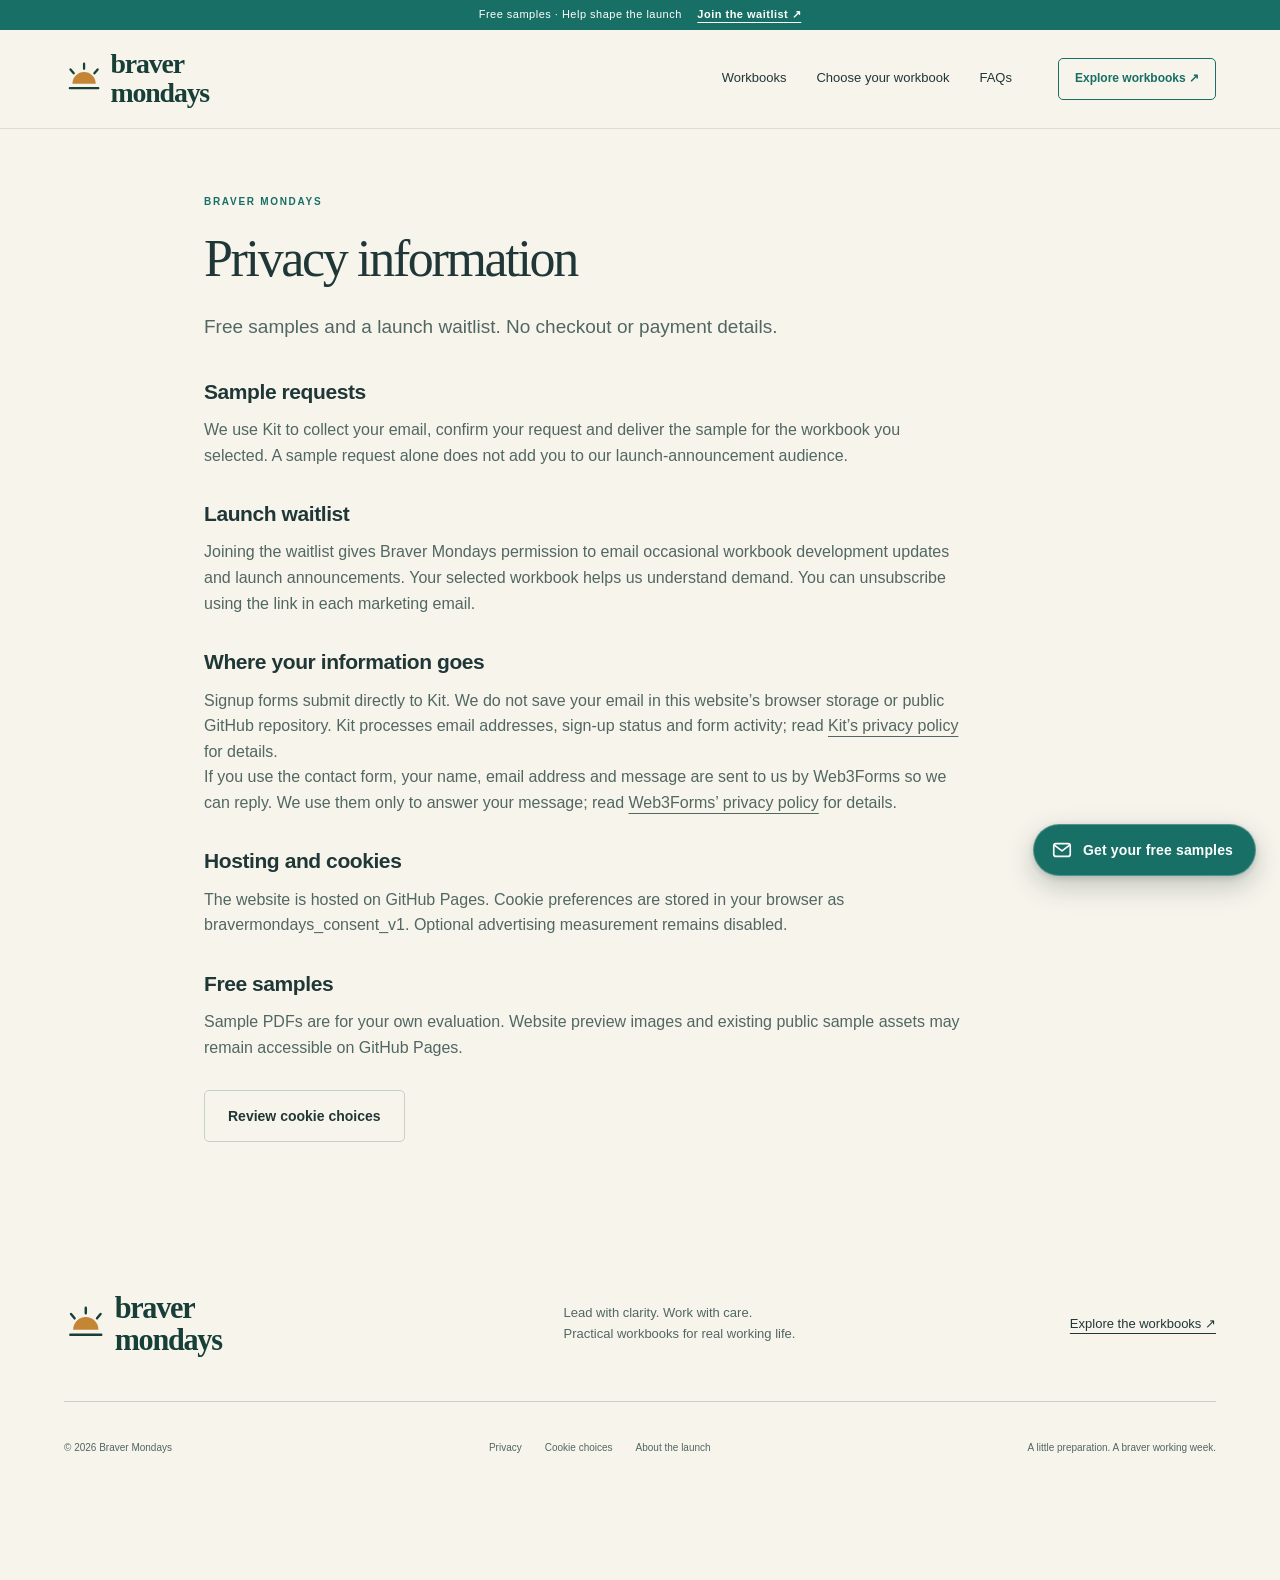
==== privacy/index.html @ 97c6a8ca "Make the home page lighter and more visual - Workbook cards: image, title, one line, 'Get 3 free sam" ====
<!doctype html><html lang="en"><head><meta charset="utf-8"><meta name="viewport" content="width=device-width, initial-scale=1"><title>Privacy information | Braver Mondays</title><meta name="description" content="Privacy information for the Braver Mondays workbook preview."><meta name="theme-color" content="#176f65"><link rel="canonical" href="https://bravermondays.com/privacy/"><meta property="og:type" content="website"><meta property="og:title" content="Privacy information"><meta property="og:description" content="Privacy information for the Braver Mondays workbook preview."><meta property="og:image" content="https://bravermondays.com/assets/conversation-hero.webp"><meta property="og:url" content="https://bravermondays.com/privacy/"><link rel="icon" href="/assets/braver-mondays-mark.svg" type="image/svg+xml"><link rel="stylesheet" href="/styles.css?v=visual-home-1"><script src="/app.js?v=visual-home-1" defer></script></head>
<body data-page="legal" data-product-id="difficult-conversations"><script type="application/json" id="sample-data">[{"image": "/assets/workbook-04.webp", "title": "1 of 3 \u00b7 Separate facts from assumptions", "alt": "Separate facts from assumptions"}, {"image": "/assets/workbook-08.webp", "title": "2 of 3 \u00b7 Build your opening in four parts", "alt": "Build your opening in four parts"}, {"image": "/assets/workbook-15.webp", "title": "3 of 3 \u00b7 Your one-page conversation plan", "alt": "Your one-page conversation plan"}]</script><a class="skip-link" href="#main">Skip to content</a><div class="review-banner">Free samples · Help shape the launch <a href="/#launch-list">Join the waitlist ↗︎</a></div><header class="site-header"><div class="nav-wrap"><a class="brand" href="/" aria-label="Braver Mondays home"><img src="/assets/braver-mondays-logo.svg" alt="Braver Mondays" width="320" height="104"></a><nav aria-label="Main navigation"><a href="/workbooks/" >Workbooks</a><a href="/#choose">Choose your workbook</a><a href="/#faq">FAQs</a></nav><a class="button nav-cta" href="/workbooks/">Explore workbooks ↗︎</a><details class="mobile-menu"><summary>Menu <span aria-hidden="true">＋</span></summary><nav aria-label="Mobile navigation"><a href="/workbooks/">All workbooks</a><a href="/#choose">Compare the workbooks</a><a href="/#look-inside">See examples &amp; samples</a><a href="/#faq">Questions &amp; answers</a></nav></details></div></header>
<main id="main"><section class="legal-section section-pad"><p class="eyebrow">BRAVER MONDAYS</p><h1>Privacy information</h1><p class="legal-intro">Free samples and a launch waitlist. No checkout or payment details.</p><h2>Sample requests</h2><p>We use Kit to collect your email, confirm your request and deliver the sample for the workbook you selected. A sample request alone does not add you to our launch-announcement audience.</p><h2>Launch waitlist</h2><p>Joining the waitlist gives Braver Mondays permission to email occasional workbook development updates and launch announcements. Your selected workbook helps us understand demand. You can unsubscribe using the link in each marketing email.</p><h2>Where your information goes</h2><p>Signup forms submit directly to Kit. We do not save your email in this website’s browser storage or public GitHub repository. Kit processes email addresses, sign-up status and form activity; read <a href="https://kit.com/privacy">Kit’s privacy policy</a> for details.</p><p>If you use the contact form, your name, email address and message are sent to us by Web3Forms so we can reply. We use them only to answer your message; read <a href="https://web3forms.com/privacy">Web3Forms’ privacy policy</a> for details.</p><h2>Hosting and cookies</h2><p>The website is hosted on GitHub Pages. Cookie preferences are stored in your browser as bravermondays_consent_v1. Optional advertising measurement remains disabled.</p><h2>Free samples</h2><p>Sample PDFs are for your own evaluation. Website preview images and existing public sample assets may remain accessible on GitHub Pages.</p><button class="button secondary" data-cookie-settings>Review cookie choices</button></section></main><footer><div class="footer-top"><a class="brand" href="/" aria-label="Braver Mondays home"><img src="/assets/braver-mondays-logo.svg" alt="Braver Mondays" width="320" height="104"></a><p>Lead with clarity. Work with care.<br>Practical workbooks for real working life.</p><a href="/workbooks/">Explore the workbooks <span aria-hidden="true">↗︎</span></a></div><div class="footer-bottom"><span>© 2026 Braver Mondays</span><div><button class="text-button" data-contact hidden>Contact us</button><a href="/privacy/">Privacy</a><button class="text-button" data-cookie-settings>Cookie choices</button><a href="/terms/">About the launch</a></div><span>A little preparation. A braver working week.</span></div></footer><button type="button" class="sample-fab" data-email-sample="choose" aria-haspopup="dialog"><svg viewBox="0 0 24 24" fill="none" aria-hidden="true"><rect x="3" y="5" width="18" height="14" rx="2.5" stroke="currentColor" stroke-width="1.8"/><path d="m4 7 8 6 8-6" stroke="currentColor" stroke-width="1.8" stroke-linecap="round" stroke-linejoin="round"/></svg><span>Get your free samples</span></button>

<dialog id="sample-dialog" class="sample-dialog" aria-labelledby="sample-title"><div class="sample-head"><div><p class="eyebrow">A REAL LOOK INSIDE</p><h2 id="sample-title">Try the approach for yourself.</h2></div><button class="dialog-close" data-close aria-label="Close sample viewer">×</button></div><div class="sample-controls"><button class="icon-button" id="sample-prev" aria-label="Previous sample">←</button><p id="sample-caption" aria-live="polite"></p><button class="icon-button" id="sample-next" aria-label="Next sample">→</button></div><img id="sample-image" src="/assets/workbook-04.webp" alt="Separate facts from assumptions" width="1200" height="849"><div class="sample-foot"><p>Get 3 free samples by email.</p><button class="text-button" data-email-sample="difficult-conversations">Get 3 free samples by email ↗︎</button></div></dialog>
<dialog id="cookie-dialog" aria-labelledby="cookie-title"><button class="dialog-close" data-close aria-label="Close cookie choices">×</button><p class="eyebrow">YOUR CHOICE</p><h2 id="cookie-title">Keep your visit comfortable.</h2><p id="cookie-explanation">Advertising tracking is not active in this preview. Your choice is saved on this device.</p><p class="small">This review version runs locally. See our privacy information for details.</p><div class="cookie-actions"><button class="button secondary" data-consent="denied">Essential only</button><button class="button primary" data-consent="granted">Allow optional measurement</button></div></dialog>
<div id="cookie-banner" class="cookie-banner" hidden><p>May we use optional advertising measurement to understand which workbooks people find useful? <a href="/privacy/">Privacy details</a></p><div><button class="button secondary" data-consent="denied">Essential only</button><button class="button primary" data-consent="granted">Allow measurement</button></div></div>
<noscript><p class="noscript">Please enable JavaScript to request a free sample or join the launch waitlist. No payment is collected.</p></noscript><dialog id="email-dialog" class="signup-dialog" aria-labelledby="email-title"><button class="dialog-close" data-close aria-label="Close email signup">×</button><p class="eyebrow" id="email-eyebrow">FREE SAMPLES</p><h2 id="email-title" tabindex="-1">Get 3 free samples by email.</h2><p id="email-workshop" class="signup-intro"></p><div id="sample-summary" class="sample-summary" hidden><img id="sample-summary-img" src="/assets/workbook-01.webp" alt="" width="1200" height="849"><div><strong id="sample-summary-title"></strong><span>3 free samples from the workbook · PDF</span></div></div><ul id="waitlist-points" class="workbook-points" hidden><li>Practical exercises you complete for your own situation</li><li>Worked examples that show what good looks like</li><li>A one-page plan you can act on straight away</li></ul><form id="demand-form" method="post"><fieldset id="sample-field" class="sample-field" hidden disabled><legend>Which workbook would you like to try?</legend><div class="sample-choices"><label class="sample-choice"><img src="/assets/workbook-01.webp" alt="" width="1200" height="849" loading="lazy"><span class="choice-line"><input type="radio" name="sample_choice" value="difficult-conversations" required><span>Prepare your next difficult conversation</span></span></label><label class="sample-choice"><img src="/assets/workweek-01.webp" alt="" width="1200" height="849" loading="lazy"><span class="choice-line"><input type="radio" name="sample_choice" value="workweek" required><span>Plan a more manageable workweek</span></span></label><label class="sample-choice"><img src="/assets/delegation-01.webp" alt="" width="1200" height="849" loading="lazy"><span class="choice-line"><input type="radio" name="sample_choice" value="delegation" required><span>Delegate without taking it all back</span></span></label></div></fieldset><div id="interest-field" hidden><label for="signup-interest">What interests you most?</label><select id="signup-interest" name="fields[workshop_interest]"><option value="all">Help me choose</option><option value="difficult-conversations">Difficult conversations</option><option value="workweek">A manageable workweek</option><option value="delegation">Delegation</option><option value="bundle">The complete collection</option></select></div><div class="signup-fields"><div class="name-field"><label for="signup-name">First name <span class="optional">(optional)</span></label><input id="signup-name" type="text" name="fields[first_name]" autocomplete="given-name" placeholder="e.g. Anna" maxlength="60" disabled></div><div class="email-field"><label for="signup-email">Your email address</label><input id="signup-email" type="email" name="email_address" required autocomplete="email" inputmode="email" placeholder="you@example.com" maxlength="254" disabled aria-describedby="email-purpose signup-status"></div></div><button id="signup-submit" type="submit" class="button primary" disabled>Send my free samples ↗︎</button><p id="signup-status" role="status" aria-live="polite">Email signup is being connected. No address is collected yet.</p><ol class="signup-steps" aria-label="What happens next"><li><b aria-hidden="true">1</b><span>Enter your email</span></li><li><b aria-hidden="true">2</b><span>Confirm in your inbox</span></li><li><b aria-hidden="true">3</b><span id="signup-step-3">Your samples open</span></li></ol><ul id="signup-trust" class="signup-trust"><li>Free</li><li>No card needed</li><li>Unsubscribe anytime</li></ul><p id="email-purpose" class="small">We’ll send your samples and a confirmation email. Sample requests do not add you to launch announcements.</p><p class="small signup-legal"><a href="/privacy/">Privacy details</a> · <a href="https://kit.com/" target="_blank" rel="noopener">Powered by Kit</a></p></form><button id="switch-waitlist" class="text-button">Also interested in the launch? Join the waitlist ↗︎</button><div id="signup-success" class="signup-success" hidden><div class="success-icon" aria-hidden="true"><svg viewBox="0 0 24 24" fill="none"><rect x="3" y="5" width="18" height="14" rx="2.5" stroke="currentColor" stroke-width="1.7"/><path d="m4 7 8 6 8-6" stroke="currentColor" stroke-width="1.7" stroke-linecap="round" stroke-linejoin="round"/></svg></div><p class="eyebrow">ALMOST THERE</p><h2 id="success-title" tabindex="-1">Check your inbox</h2><p class="success-text">We’ve sent a confirmation email to <strong id="success-email"></strong>.</p><p class="success-text" id="success-next"></p><ol class="success-steps" aria-label="Your progress"><li class="done"><b aria-hidden="true">✓</b><span>Email sent</span></li><li class="current" aria-current="step"><b aria-hidden="true">2</b><span>Confirm in your inbox</span></li><li><b aria-hidden="true">3</b><span id="success-step-3">Your samples open</span></li></ol><p class="success-tip">Not there in a couple of minutes? Check your <strong>Spam</strong> or <strong>Promotions</strong> folder.</p><div class="success-actions"><a id="success-mail" class="button primary" href="https://mail.google.com/" target="_blank" rel="noopener" hidden>Open Gmail ↗︎</a><button type="button" class="button secondary" data-close>Done</button></div><button type="button" id="success-retry" class="text-button">Used the wrong email? Try again</button><p id="success-help" class="success-help" hidden>Still nothing after 10 minutes? <button type="button" class="text-button" data-contact data-topic="samples">Let us know</button></p></div></dialog><dialog id="contact-dialog" class="signup-dialog contact-dialog" aria-labelledby="contact-title"><button class="dialog-close" data-close aria-label="Close contact form">×</button><div id="contact-start"><p class="eyebrow">CONTACT US</p><h2 id="contact-title" tabindex="-1">How can we help?</h2><p class="signup-intro">Send us a message and we’ll reply by email. If your samples didn’t arrive, tell us which workbook you asked for.</p><form id="contact-form"><div class="signup-fields"><div><label for="contact-name">Your name <span class="optional">(optional)</span></label><input id="contact-name" name="name" type="text" autocomplete="name" maxlength="80" placeholder="e.g. Anna"></div><div><label for="contact-email">Your email address</label><input id="contact-email" name="email" type="email" required autocomplete="email" inputmode="email" maxlength="254" placeholder="you@example.com"></div></div><div><label for="contact-topic">What’s it about?</label><select id="contact-topic" name="topic"><option value="samples">My samples didn’t arrive</option><option value="workbook">A question about a workbook</option><option value="other">Something else</option></select></div><div><label for="contact-message">Your message</label><textarea id="contact-message" name="message" required rows="4" maxlength="3000" placeholder="Tell us a little about what happened…"></textarea></div><input type="checkbox" name="botcheck" class="hp-field" tabindex="-1" autocomplete="off" aria-hidden="true"><button id="contact-submit" type="submit" class="button primary">Send message ↗︎</button><p id="contact-status" role="status" aria-live="polite"></p><p class="small">We only use your details to reply to you. <a href="/privacy/">Privacy details</a></p></form></div><div id="contact-done" class="signup-success" hidden><div class="success-icon" aria-hidden="true"><svg viewBox="0 0 24 24" fill="none"><rect x="3" y="5" width="18" height="14" rx="2.5" stroke="currentColor" stroke-width="1.7"/><path d="m4 7 8 6 8-6" stroke="currentColor" stroke-width="1.7" stroke-linecap="round" stroke-linejoin="round"/></svg></div><p class="eyebrow">MESSAGE SENT</p><h2 id="contact-done-title" tabindex="-1">Thanks, we’ll be in touch</h2><p class="success-text">We’ve got your message and will reply to the email address you gave us.</p><div class="success-actions"><button type="button" class="button secondary" data-close>Close</button></div></div></dialog></body></html>
---- styles.css ----
:root{--paper:#f7f4ec;--ink:#203738;--teal:#176f65;--mint:#e4efeb;--peach:#f8e7de;--butter:#f5ebcf;--line:#c6d0c8;--muted:#516762;--serif:Georgia,'Times New Roman',serif;--sans:Arial,Helvetica,sans-serif}*{box-sizing:border-box}html{scroll-behavior:smooth;scroll-padding-top:100px}body{margin:0;background:var(--paper);color:var(--ink);font-family:var(--sans);font-size:16px;line-height:1.6}button,a,input{ -webkit-tap-highlight-color:transparent}button,a{touch-action:manipulation}button{font:inherit;color:inherit;cursor:pointer}a{color:inherit;text-underline-offset:5px}button{border:0}button:disabled{cursor:not-allowed}img{max-width:100%;height:auto;display:block}h1,h2,h3,p{margin:0}h1,h2{font-family:var(--serif);font-weight:400;letter-spacing:-.045em;line-height:1.09}h1{font-size:clamp(42px,4.9vw,76px)}h2{font-size:clamp(36px,3.9vw,58px)}h3{font-size:20px;line-height:1.35;letter-spacing:-.02em}em{font-weight:400;color:var(--teal)}p{color:var(--muted)}[hidden]{display:none!important}:focus-visible{outline:3px solid #b9523b;outline-offset:5px}::selection{background:#d3e5d7}.skip-link{position:fixed;top:-70px;left:15px;background:var(--ink);color:white;padding:12px;z-index:30}.skip-link:focus{top:8px}.review-banner{background:var(--teal);color:white;text-align:center;padding:6px 15px;font-size:11px;letter-spacing:.045em}.site-header{background:var(--paper);border-bottom:1px solid rgba(32,55,56,.12)}.nav-wrap{max-width:1440px;margin:auto;min-height:92px;padding:0 5%;display:flex;align-items:center;justify-content:space-between;gap:24px}.brand{display:inline-flex;gap:8px;align-items:center;text-decoration:none;color:var(--teal);flex-shrink:0}.brand svg{width:37px;height:37px}.brand>span{font:700 29px/1 var(--serif);letter-spacing:-1px}.brand-sub{font:8px/1.8 var(--sans);letter-spacing:1.3px;display:block;margin-top:5px}.nav-wrap nav{display:flex;gap:30px;margin-left:auto;margin-right:22px}.nav-wrap nav a{text-decoration:none;font-size:13px;position:relative}.nav-wrap nav a:after{content:'';position:absolute;bottom:-5px;height:1px;left:0;width:100%;background:var(--teal);transform:scaleX(0);transform-origin:left;transition:transform .2s}.nav-wrap nav a:hover:after,.nav-wrap nav a[aria-current]:after{transform:scaleX(1)}.button{min-height:52px;padding:14px 23px;border-radius:5px;display:inline-flex;align-items:center;justify-content:center;gap:20px;font-weight:600;font-size:14px;line-height:1.4;text-decoration:none;transition:transform .2s,background .2s,box-shadow .2s;text-align:center}.button span[aria-hidden]{font-size:21px;line-height:1}.button:hover{transform:translateY(-2px)}.primary{background:var(--teal);color:#fff}.primary:hover{background:#105b52;box-shadow:0 5px 16px #176f651c}.secondary{background:transparent;border:1px solid var(--line)}.secondary:hover{background:var(--mint)}.nav-cta{border:1px solid var(--teal);color:var(--teal);min-height:42px;font-size:12px;padding:10px 16px}.nav-cta:hover{background:var(--mint)}.eyebrow{font-size:10px;font-weight:700;letter-spacing:1.7px;color:var(--teal);line-height:1.5;margin-bottom:22px}.section-pad{padding:100px max(5%,calc((100vw - 1296px)/2))}.hero{width:100%;overflow:hidden;background:var(--paper)}.hero-inner{max-width:1440px;margin:auto;padding:64px 5% 75px;min-height:650px;display:grid;grid-template-columns:1.03fr 1fr;align-items:center;gap:15px}.hero-copy{z-index:2;max-width:660px}.hero-copy .eyebrow{margin-bottom:24px}.product-label{font-size:13px;letter-spacing:.01em;margin-bottom:16px;color:var(--ink)}.hero h1{margin-bottom:26px;font-size:clamp(42px,4.55vw,69px)}.hero-intro{font-size:17px;line-height:1.7;max-width:460px;margin-bottom:28px}.hero-actions{display:flex;flex-wrap:wrap;align-items:center;gap:15px 25px}.sample-link,.text-button{background:none;padding:4px 0;font-size:13px;text-decoration:underline;text-underline-offset:5px}.sample-link{padding:12px 0;white-space:nowrap}.sample-link span{margin-left:7px}.offer-note{font-size:11px;margin-top:17px;color:var(--muted)}.hero-art{position:relative;height:480px;isolation:isolate;margin-left:10px}.art-orbit{position:absolute;inset:12% -13% 3% 5%;border-radius:50%;background:#dce9e1;z-index:-2}.book-front{position:absolute;width:86%;left:5%;top:16%;transform:rotate(-7deg);box-shadow:2px 12px 25px #20373830,0 1px 2px #20373820;border:1px solid #e5e1d7}.book-back{position:absolute;width:84%;top:10%;right:-2%;transform:rotate(7deg);box-shadow:0 7px 25px #20373820;border:1px solid #e5e1d7}.art-caption{display:none;position:absolute;bottom:0;left:21%;font:italic 21px/1.2 var(--serif);color:var(--teal);transform:rotate(-5deg)}.art-caption svg{position:absolute;width:80px;left:100%;top:-20px}.hero-copy>*{animation:enter .65s both}.hero-copy>:nth-child(2){animation-delay:.07s}.hero-copy>:nth-child(3){animation-delay:.14s}.hero-copy>:nth-child(4){animation-delay:.21s}.hero-copy>:nth-child(5){animation-delay:.28s}.hero-art{animation:enter-art .9s .15s both}@keyframes enter{from{opacity:0;transform:translateY(15px)}to{opacity:1;transform:translateY(0)}}@keyframes enter-art{from{opacity:0;transform:translateY(30px) rotate(2deg)}to{opacity:1;transform:translateY(0) rotate(0)}}.moment-section{background:var(--mint);display:grid;grid-template-columns:1fr 1.15fr;gap:8%;padding-top:78px;padding-bottom:78px}.moment-list article{display:flex;gap:25px;padding:24px 0;border-bottom:1px solid #b6c9c0}.moment-list article:first-child{padding-top:0}.moment-list article:last-child{border:0;padding-bottom:0}.index{font-family:var(--serif);font-size:22px;color:var(--teal)}.moment-list h3{margin-bottom:7px}.moment-list p{font-size:14px;max-width:460px}.inside-section{background:var(--paper)}.inside-heading{display:flex;justify-content:space-between;align-items:end;gap:70px;margin-bottom:48px}.inside-heading>p{max-width:375px;font-size:16px}.workbook-display{background:#e8e4d9;padding:26px 44px 42px;border-radius:3px}.preview-tabs{display:flex;gap:10px;margin:0 -10px 25px;justify-content:center}.preview-tabs button{background:none;padding:10px 14px;color:var(--muted);font-size:11px;border-bottom:1px solid transparent}.preview-tabs button[aria-selected=true]{border-color:var(--teal);color:var(--teal);font-weight:700}.preview-image-wrap{max-width:1050px;margin:auto}.preview-zoom{display:block;padding:0;background:transparent;position:relative;box-shadow:0 12px 22px #20373814;width:100%}.preview-zoom img{width:100%}.preview-zoom>span{position:absolute;right:15px;bottom:15px;background:var(--teal);color:#fff;padding:8px 15px;border-radius:3px;font-size:12px;opacity:0;transition:opacity .2s}.preview-zoom:hover>span,.preview-zoom:focus-visible>span{opacity:1}.preview-bottom{display:flex;justify-content:space-between;gap:15px;font-size:12px;margin-top:18px;color:var(--muted)}.preview-bottom a{color:var(--teal)}.opening-section{background:var(--butter);display:grid;grid-template-columns:.85fr 1.15fr;gap:10%}.opening-intro>p:not(.eyebrow){max-width:330px;margin-top:23px;font-size:14px}.opening-tabs{display:flex;flex-wrap:wrap;gap:10px;margin-top:28px;max-width:330px}.opening-tabs button{background:transparent;border:1px solid #c7bfa9;border-radius:3px;min-height:42px;padding:8px 14px;font-size:12px;transition:background .2s}.opening-tabs button[aria-selected=true]{background:var(--teal);border-color:var(--teal);color:white}.opening-demo{align-self:center}.opening-demo>.eyebrow{font-size:9px}.opening-demo blockquote{font:400 clamp(23px,2.3vw,34px)/1.52 var(--serif);margin:0;letter-spacing:-.025em}.opening-demo blockquote span{opacity:.72;transition:opacity .3s,background .3s;box-decoration-break:clone;-webkit-box-decoration-break:clone}.opening-demo blockquote span.active{opacity:1;background:#e4c77757}.opening-demo [role=tabpanel]{display:flex;align-items:center;gap:18px;border-top:1px solid #cfc4a7;padding-top:25px;margin-top:25px;min-height:95px}.explanation-number{font:italic 30px var(--serif);color:var(--teal)}.opening-demo [role=tabpanel] p{font-size:13px;max-width:420px}.takeaway-section{display:grid;grid-template-columns:1fr 1fr;gap:10%;align-items:start}.large-copy{font:26px/1.45 var(--serif);color:var(--ink);letter-spacing:-.025em}.check-list{list-style:none;padding:0;margin:28px 0}.check-list li{padding:11px 0 11px 29px;position:relative;font-size:14px;color:var(--ink)}.check-list li:before{content:'✓';position:absolute;left:0;top:10px;color:var(--teal);font-weight:bold}.takeaway-copy>p:last-child{font-size:14px;max-width:450px}.process-section{background:#edece3;display:grid;grid-template-columns:1fr 1.1fr;gap:9%}.process-section .section-heading>p:last-child{margin-top:23px;font-size:14px}.process-list{list-style:none;padding:0;margin:0;position:relative}.process-list li{display:flex;gap:25px;position:relative;padding-bottom:37px}.process-list li:last-child{padding-bottom:0}.process-list li:before{content:'';position:absolute;left:21px;top:43px;bottom:0;border-left:1px solid #abbfb4}.process-list li:last-child:before{display:none}.process-list li>span{width:44px;height:44px;flex-shrink:0;background:var(--teal);color:#fff;border-radius:50%;display:grid;place-items:center;font:17px var(--serif)}.process-list h3{margin:7px 0 9px}.process-list p{font-size:14px}.offer-section{background:var(--teal);color:white;display:grid;grid-template-columns:1.18fr .82fr;gap:11%;align-items:center}.offer-section .eyebrow{color:#d5e9dd}.offer-section p{color:#d5e5de}.offer-details h2{font-size:clamp(36px,3.8vw,56px);margin-bottom:23px}.offer-details>p:not(.eyebrow){font-size:15px;max-width:450px}.included-list{list-style:none;margin:34px 0 0;padding:0}.included-list li{display:flex;gap:26px;border-top:1px solid #ffffff30;padding:22px 0}.included-list li>span{flex:0 0 70px;color:#d5e9dd;font-size:10px;line-height:24px;text-transform:uppercase;letter-spacing:.8px}.included-list h3{font-size:16px;margin-bottom:7px}.included-list p{font-size:13px}.offer-purchase{background:var(--paper);color:var(--ink);padding:25px 27px 30px;max-width:430px;box-shadow:0 15px 30px #0d4d4430;border-radius:3px}.offer-purchase img{margin-bottom:26px;border:1px solid #e1ded2}.offer-purchase .eyebrow{color:var(--teal);font-size:9px;margin-bottom:12px}.offer-purchase .price{font:50px/1 var(--serif);color:var(--ink);letter-spacing:-2px}.price span{font:10px var(--sans);letter-spacing:1px;margin-left:12px}.offer-purchase .purchase-caption{font-size:15px;color:var(--muted);margin:17px 0 22px}.offer-purchase>.button{width:100%}.offer-purchase .small{color:var(--muted);margin:14px 0;text-align:center}.offer-purchase .text-button{display:block;margin:auto;color:var(--teal);font-size:12px}.small{font-size:11px;line-height:1.7}.faq-section{display:grid;grid-template-columns:.72fr 1.28fr;gap:10%}.faq-list details{border-bottom:1px solid var(--line)}.faq-list details:first-child{border-top:1px solid var(--line)}summary{cursor:pointer;list-style:none;position:relative;font-size:15px;font-weight:600;padding:24px 35px 24px 0;line-height:1.5}summary::-webkit-details-marker{display:none}summary:after{content:'+';position:absolute;right:3px;top:22px;font:23px var(--sans);color:var(--teal)}details[open]>summary:after{content:'−'}.faq-list p{font-size:14px;padding:0 28px 25px 0}.closing-section{text-align:center;background:var(--mint);padding-top:82px;padding-bottom:90px}.closing-section h2{font-size:clamp(43px,5vw,72px)}.closing-actions{display:flex;justify-content:center;align-items:center;gap:30px;margin-top:30px}.closing-actions>a{font-size:13px}footer{padding:55px max(5%,calc((100vw - 1296px)/2)) 25px}.footer-top{display:flex;align-items:center;justify-content:space-between;gap:35px;padding-bottom:40px}.footer-top p{font-size:13px}.footer-top>a:last-child{font-size:13px}.footer-bottom{display:flex;justify-content:space-between;align-items:center;gap:20px;border-top:1px solid var(--line);padding-top:24px;font-size:10px;color:var(--muted)}.footer-bottom>div{display:flex;align-items:center;gap:23px}.footer-bottom a{text-decoration:none}.footer-bottom .text-button{font-size:10px;text-decoration:none}dialog{border:0;background:var(--paper);color:var(--ink);border-radius:10px;padding:40px;max-width:600px;width:calc(100% - 32px);max-height:90svh;overflow:auto;box-shadow:0 20px 80px #102f2850}dialog::backdrop{background:#102f28a6;backdrop-filter:blur(4px)}dialog h2{font-size:36px;line-height:1.1;margin-bottom:25px}.dialog-close{position:absolute;right:12px;top:10px;width:38px;height:38px;font-size:28px;background:transparent;border-radius:50%;line-height:1}.dialog-close:hover{background:var(--mint)}.order-line{display:flex;gap:20px;align-items:center;padding-bottom:20px;border-bottom:1px solid var(--line)}.order-line img{width:140px;align-self:start;transform:rotate(-3deg);border:1px solid var(--line)}.order-line h3{font-size:17px}.order-line p{font-size:12px;margin:8px 0}.order-line strong{font-size:22px}.order-line strong span{font-size:11px;color:var(--muted);font-weight:400}.compact{margin:15px 0}.compact li{font-size:12px;padding-top:5px;padding-bottom:5px}.compact li:before{top:4px}.checkout-status{padding:18px;background:var(--butter);margin:20px 0}.checkout-status h3{font-size:16px;margin-bottom:8px}.checkout-status p{font-size:13px}#checkout-dialog>.button{width:100%;margin-bottom:10px}#checkout-dialog>.small{text-align:center}.sample-dialog{max-width:1160px;padding:28px}.sample-head{display:flex;align-items:center;justify-content:space-between}.sample-head .eyebrow{margin-bottom:7px}.sample-head h2{font-size:27px;margin-bottom:12px}.sample-controls{display:flex;align-items:center;justify-content:space-between;gap:20px;margin-bottom:15px}.sample-controls p{font-size:13px;text-align:center}.icon-button{height:38px;width:44px;border:1px solid var(--line);border-radius:4px;background:transparent;font-size:20px;flex-shrink:0}.icon-button:hover{background:var(--mint)}#sample-image{width:100%;border:1px solid var(--line)}.sample-foot{display:flex;align-items:center;justify-content:space-between;margin-top:20px;gap:15px}.sample-foot p{font-size:12px}.sample-foot .button{min-height:44px;font-size:12px}.cookie-actions{display:flex;gap:12px;margin-top:20px}#cookie-dialog>p:not(.eyebrow){font-size:14px;margin:16px 0}.cookie-banner{position:fixed;z-index:12;bottom:18px;left:50%;transform:translateX(-50%);background:var(--paper);box-shadow:0 8px 40px #102f2840;border:1px solid var(--line);border-radius:8px;padding:20px;max-width:860px;width:calc(100% - 30px);display:flex;gap:25px;align-items:center}.cookie-banner p{font-size:12px}.cookie-banner>div{display:flex;gap:8px;flex-shrink:0}.cookie-banner .button{font-size:11px;min-height:44px;padding:10px 12px}.mobile-purchase{display:none}.catalog-hero{padding-top:72px;padding-bottom:65px;background:var(--mint)}.catalog-hero h1{font-size:clamp(43px,4.6vw,67px)}.catalog-hero>p:last-child{max-width:650px;margin-top:25px;font-size:16px}.catalog-section{padding-top:55px;padding-bottom:80px}.catalog-toolbar{display:flex;justify-content:space-between;align-items:center;gap:20px;margin-bottom:38px}.filter-group{display:flex;gap:10px;flex-wrap:wrap}.filter{background:transparent;border:1px solid var(--line);border-radius:4px;padding:10px 17px;font-size:12px;min-height:42px}.filter.active{background:var(--teal);border-color:var(--teal);color:white}#catalog-count{font-size:12px}.catalog-grid{display:grid;grid-template-columns:repeat(3,1fr);gap:30px}.product-tile{border-bottom:1px solid var(--line);padding-bottom:27px}.product-art{aspect-ratio:1.42;background:var(--mint);display:flex;align-items:center;justify-content:center;overflow:hidden;margin-bottom:25px;position:relative}.product-art img{width:86%;transform:rotate(-6deg);box-shadow:0 8px 12px #20373820;transition:transform .3s}.product-tile:hover .product-art img{transform:rotate(-2deg) translateY(-3px)}.product-art.workweek{background:var(--butter)}.product-art.feedback{background:var(--peach)}.product-art svg{width:70%;height:70%}.tile-status{font-size:10px;letter-spacing:1px;text-transform:uppercase;color:var(--teal);margin-bottom:10px}.product-tile h2{font-size:28px;line-height:1.16;letter-spacing:-.025em;margin-bottom:13px}.product-tile h2 a{text-decoration:none}.product-tile>p{font-size:13px}.tile-bottom{display:flex;justify-content:space-between;align-items:center;margin-top:20px;font-size:12px}.tile-bottom a{font-weight:bold;color:var(--teal)}.catalog-note{font-size:12px;margin-top:30px}.catalog-cta{background:var(--butter);text-align:center}.catalog-cta h2{margin-bottom:28px}.legal-section{max-width:1000px;margin:auto;padding-top:65px;padding-bottom:90px}.legal-section h1{font-size:52px;margin-bottom:25px}.legal-intro{font-size:19px;max-width:680px;margin-bottom:35px}.legal-section h2{font:600 21px/1.3 var(--sans);letter-spacing:-.02em;margin:32px 0 12px}.legal-section p{max-width:760px}.legal-section>.button{margin-top:30px}.noscript{text-align:center;padding:20px;background:var(--butter)}.js-motion .reveal{opacity:0;transform:translateY(22px);transition:opacity .65s,transform .65s}.js-motion .reveal.visible{opacity:1;transform:translateY(0)}
@media(min-width:1500px){.hero-inner{min-height:720px}.hero-art{height:530px}}
@media(max-width:1050px){.nav-wrap{min-height:82px}.nav-wrap nav{gap:20px;margin-right:0}.hero-inner{padding-top:50px;padding-bottom:60px;min-height:585px}.hero-art{height:390px}.hero h1{font-size:51px}.hero-intro{font-size:15px}.hero-actions{gap:8px 20px}.hero-actions .button{font-size:12px;padding:14px 17px}.art-caption{font-size:18px;bottom:2%}.section-pad{padding-top:75px;padding-bottom:75px}.opening-section{gap:7%}.offer-section{gap:7%}.offer-purchase{padding:22px}.catalog-grid{gap:22px}.product-tile h2{font-size:24px}}
@media(max-width:760px){html{scroll-padding-top:25px}.review-banner{font-size:9px;padding:5px 12px}.nav-wrap{min-height:75px;padding:0 6%;gap:12px}.brand>span{font-size:27px}.brand-sub{font-size:7px}.brand svg{width:30px;height:30px}.nav-wrap nav{margin:0 0 0 auto}.nav-wrap nav a{font-size:12px}.nav-wrap nav a:not(:first-child){display:none}.nav-cta{display:none}.hero-inner{display:flex;flex-direction:column;gap:0;padding:36px 6% 22px;min-height:auto;align-items:stretch}.hero-copy{max-width:none}.hero-copy .eyebrow{font-size:9px;letter-spacing:1.25px;margin-bottom:18px}.product-label{font-size:11px;margin-bottom:14px}.hero h1{font-size:clamp(40px,9.3vw,59px);margin-bottom:20px}.hero-intro{font-size:15px;line-height:1.65;max-width:470px;margin-bottom:23px}.hero-actions{gap:14px 20px}.hero-actions .button{font-size:13px;min-height:50px}.sample-link{font-size:12px}.offer-note{font-size:10px;margin-top:14px}.hero-art{height:285px;max-width:490px;width:100%;align-self:center;margin:17px 0 0}.book-front{width:76%;left:6%;top:22%}.book-back{width:64%;right:7%;top:8%}.art-orbit{inset:2% 0% 0% 13%}.art-caption{font-size:16px;left:24%;bottom:5px}.art-caption svg{width:60px;top:-6px}.section-pad{padding:62px 6%}.eyebrow{font-size:9px;letter-spacing:1.4px;margin-bottom:18px}h2{font-size:39px}.moment-section,.opening-section,.takeaway-section,.process-section,.offer-section,.faq-section{grid-template-columns:1fr;gap:35px}.moment-list article{gap:20px;padding:20px 0}.moment-list h3{font-size:18px}.moment-list p{font-size:13px}.inside-heading{display:block;margin-bottom:26px}.inside-heading>p{margin-top:23px;font-size:14px}.workbook-display{padding:14px 10px 20px;margin:0 -3%}.preview-tabs{gap:5px;margin:0 0 17px;justify-content:flex-start;overflow:auto}.preview-tabs button{flex:1;min-width:95px;padding:5px;font-size:10px;text-align:left;line-height:1.5}.preview-zoom>span{opacity:1;font-size:9px;padding:5px 8px;right:8px;bottom:8px}.preview-bottom{font-size:10px;align-items:start;gap:20px}.preview-bottom span{max-width:140px}.preview-bottom a{text-align:right}.opening-intro>p:not(.eyebrow){font-size:14px;max-width:none}.opening-tabs{max-width:none;margin-top:20px;gap:8px}.opening-tabs button{font-size:11px;padding:9px 11px}.opening-demo blockquote{font-size:27px}.opening-demo [role=tabpanel]{margin-top:22px;padding-top:20px}.large-copy{font-size:25px}.check-list{margin:20px 0}.check-list li{font-size:13px;padding-top:8px;padding-bottom:8px}.process-list{margin-top:5px}.process-list h3{font-size:19px}.process-list p{font-size:13px}.offer-details h2{font-size:39px}.included-list{margin-top:25px}.included-list li{gap:15px;padding:20px 0}.included-list li>span{flex-basis:63px;font-size:9px}.offer-purchase{width:100%;max-width:440px;margin:auto;padding:24px}.offer-purchase img{max-height:200px;width:100%;object-fit:contain}.offer-purchase .price{font-size:48px}.faq-section{gap:30px}summary{font-size:14px;padding:20px 30px 20px 0}summary:after{top:18px}.faq-list p{font-size:13px}.closing-section h2{font-size:47px}.closing-actions{flex-direction:column;gap:21px;margin-top:27px}.closing-actions .button{font-size:13px}.closing-actions>a{font-size:12px}footer{padding:40px 6% 95px}.footer-top{display:grid;grid-template-columns:1fr;gap:20px;padding-bottom:30px}.footer-top p{font-size:12px}.footer-bottom{align-items:start;flex-direction:column;gap:16px;font-size:10px}.footer-bottom>div{gap:21px;flex-wrap:wrap}.footer-bottom>span:last-child{display:none}.mobile-purchase{position:fixed;bottom:0;left:0;right:0;z-index:9;display:flex;align-items:center;justify-content:space-between;background:var(--paper);box-shadow:0 -3px 18px #20373815;border-top:1px solid var(--line);gap:10px;padding:11px 5% max(11px,env(safe-area-inset-bottom));animation:enter .2s both}.mobile-purchase strong{font-size:10px;display:block}.mobile-purchase div>span{font-size:10px;display:block;color:var(--muted)}.mobile-purchase .button{font-size:11px;gap:11px;min-height:42px;padding:10px 14px}.mobile-purchase .button span{font-size:17px}dialog{padding:32px 22px 25px;border-radius:8px;max-height:92svh}dialog h2{font-size:30px;margin-bottom:20px}.order-line{gap:16px}.order-line img{width:94px}.order-line h3{font-size:15px}.sample-dialog{padding:32px 12px 20px;width:calc(100% - 14px)}.sample-head{padding:0 7px}.sample-head h2{font-size:23px;max-width:290px}.sample-head .eyebrow{font-size:8px}.sample-controls{gap:7px}.sample-controls p{font-size:10px}.sample-foot{flex-direction:column;align-items:stretch;gap:12px;text-align:center}.cookie-actions{flex-direction:column}.cookie-banner{bottom:80px;display:block;padding:17px}.cookie-banner>div{margin-top:12px;justify-content:space-between}.cookie-banner p{font-size:11px}.catalog-hero{padding-top:43px;padding-bottom:48px}.catalog-hero h1{font-size:41px}.catalog-hero>p:last-child{font-size:14px}.catalog-toolbar{align-items:start;flex-direction:column;gap:15px}.filter-group{gap:8px}.filter{font-size:11px;padding:10px 13px}.catalog-grid{grid-template-columns:1fr;gap:35px}.product-art{max-height:270px}.product-tile h2{font-size:31px;max-width:390px}.product-tile>p{font-size:14px}.catalog-note{font-size:12px}.catalog-cta h2{font-size:37px}.catalog-cta .button{font-size:12px}.legal-section h1{font-size:41px}.legal-intro{font-size:17px}.legal-section p{font-size:14px}.legal-section h2{font-size:20px}}
@media(max-width:375px){.hero-actions{gap:5px 15px}.hero-actions .button{font-size:12px}.sample-link{font-size:11px}.hero-art{height:245px}.hero h1{font-size:38px}.offer-note{font-size:9px}.mobile-purchase strong{max-width:150px}}
@media(prefers-reduced-motion:reduce){html{scroll-behavior:auto}*,*:before,*:after{animation:none!important;transition:none!important}.js-motion .reveal{opacity:1;transform:none}.button:hover{transform:none}}

/* Braver Mondays: a warmer, outcome-led editorial direction. */
.hero-inner{max-width:none;grid-template-columns:1fr 1.12fr;gap:0;padding:55px max(5%,calc((100vw - 1296px)/2)) 52px;min-height:610px}.hero-copy{max-width:590px}.hero h1{font-size:clamp(52px,5.35vw,80px);line-height:1.02;letter-spacing:-.05em;margin-bottom:26px}.hero-copy .eyebrow{font-size:9px;letter-spacing:1.45px;margin-bottom:27px}.hero-intro{font-size:18px;line-height:1.65;max-width:430px;margin-bottom:22px}.hero .product-label{font-size:12px;margin-bottom:12px;font-weight:600}.hero-actions{gap:12px 22px}.hero-actions .button{font-size:13px;padding:16px 21px}.hero .offer-note{font-size:10px;max-width:420px;margin-top:15px}.conversation-art{margin:0 -6% 0 0;position:relative;align-self:center;animation:enter-art .9s .12s both}.conversation-art img{width:100%;mix-blend-mode:multiply}.conversation-art figcaption{font:italic 20px/1.4 var(--serif);color:var(--teal);text-align:center;margin:7px 0 0;transform:rotate(-2deg)}.product-ribbon{display:flex;align-items:center;gap:30px;padding:24px max(5%,calc((100vw - 1296px)/2));border-top:1px solid var(--line);border-bottom:1px solid var(--line);background:#efeee4}.product-ribbon img{width:118px;transform:rotate(-5deg);box-shadow:0 5px 9px #20373818;border:1px solid #e1e0d6}.product-ribbon>div{max-width:650px}.product-ribbon .eyebrow{font-size:9px;margin-bottom:6px}.product-ribbon p:not(.eyebrow){font-size:14px;color:var(--ink)}.product-ribbon>a{margin-left:auto;white-space:nowrap;font-size:12px;color:var(--teal)}.product-ribbon>a span{margin-left:12px;font-size:20px}.moment-section{background:#173f38;color:var(--paper);grid-template-columns:1fr 1fr;gap:10%;align-items:center;padding-top:100px;padding-bottom:100px}.moment-section .eyebrow{color:#b9d4c4;font-size:9px}.moment-section h2{font-size:clamp(36px,3.7vw,54px)}.moment-intro{font-size:15px;line-height:1.7;color:#c6d7ce;max-width:390px;margin-top:24px}.moment-tabs{display:flex;flex-direction:column;margin-top:34px}.moment-tabs button{color:#c4d4ca;background:none;border-bottom:1px solid #ffffff26;min-height:58px;text-align:left;font-size:15px;display:flex;align-items:center;justify-content:space-between;gap:20px;transition:padding .2s,color .2s}.moment-tabs button:first-child{border-top:1px solid #ffffff26}.moment-tabs button span{opacity:0;transform:translateX(-7px);transition:transform .2s,opacity .2s}.moment-tabs button[aria-selected=true]{color:#fff;padding-left:16px;border-left:3px solid #dfd6a7}.moment-tabs button[aria-selected=true] span{opacity:1;transform:none}.moment-tabs button:hover{color:#fff}.moment-paper{background:var(--paper);color:var(--ink);padding:40px;box-shadow:8px 9px 0 #416457;transform:rotate(1.5deg);position:relative}.moment-paper:before{content:'';position:absolute;width:80px;height:26px;background:#d9d5becc;left:calc(50% - 40px);top:-13px;transform:rotate(-4deg)}.moment-paper .paper-kicker{font-size:8px;letter-spacing:1.3px;font-weight:700;color:var(--muted);margin-bottom:18px}.moment-paper h3{font:italic 31px/1.25 var(--serif);letter-spacing:-.02em;min-height:80px}.paper-rule{display:flex;justify-content:space-between;align-items:center;margin-top:24px;padding:17px 0;border-bottom:1px solid var(--line);font-size:8px;letter-spacing:1px;color:var(--teal);font-weight:700}.paper-rule>span:last-child{font-size:24px;font-weight:400}.moment-paper dl{margin:0}.moment-paper dl>div{padding:17px 0;border-bottom:1px solid #d9ddd2}.moment-paper dt{font-size:9px;text-transform:uppercase;letter-spacing:1.1px;color:var(--teal);font-weight:700;margin-bottom:5px}.moment-paper dd{margin:0;font:18px/1.45 var(--serif)}.moment-paper .paper-foot{font-size:9px;line-height:1.5;margin-top:18px}.moment-paper.changing{animation:paper-change .32s ease-out}@keyframes paper-change{from{opacity:.4;transform:rotate(0deg) translateY(6px)}to{opacity:1;transform:rotate(1.5deg) translateY(0)}}.inside-heading>div .eyebrow{max-width:440px}.inside-heading>p{font-size:15px;line-height:1.8}.workbook-display{display:grid;grid-template-columns:230px minmax(0,1fr);gap:35px;padding:35px;background:#e8e7dc;align-items:center}.preview-tabs{flex-direction:column;gap:0;margin:0}.preview-tabs button{font-size:14px;line-height:1.5;text-align:left;padding:23px 5px;border-bottom:1px solid #c6cec2}.preview-tabs button[aria-selected=true]{color:var(--ink);border-bottom:2px solid var(--teal)}.preview-image-wrap{width:100%;transform:rotate(-1deg);transition:transform .3s}.preview-image-wrap:hover{transform:rotate(0)}.preview-zoom>span{opacity:1}.opening-section{background:#eee5c9}.takeaway-section h2{font-size:clamp(36px,3.7vw,54px);line-height:1.15}.takeaway-copy .large-copy{font-size:25px}.process-section h2{font-size:clamp(36px,3.5vw,51px)}.closing-copy{font-size:16px;margin-top:25px;line-height:1.7}.closing-section{position:relative;overflow:hidden}.closing-section:before,.closing-section:after{content:'';position:absolute;width:250px;height:250px;border:1px solid #b5cbbd;border-radius:50%;left:-170px;top:80px;pointer-events:none}.closing-section:after{width:320px;height:320px;left:auto;right:-210px;top:auto;bottom:40px}
@media(min-width:1500px){.hero-inner{min-height:670px}}
@media(max-width:1050px) and (min-width:761px){.hero-inner{min-height:550px;padding-top:40px;padding-bottom:40px;grid-template-columns:1fr 1fr}.hero h1{font-size:54px}.hero-intro{font-size:16px}.conversation-art{margin-right:-8%}.conversation-art figcaption{font-size:16px}.hero-actions{gap:10px}.hero-actions .button{font-size:12px;padding:13px}.product-ribbon{gap:20px}.product-ribbon img{width:95px}.product-ribbon p:not(.eyebrow){font-size:12px}.moment-section{gap:6%}.moment-paper{padding:28px}.moment-paper h3{font-size:27px}.workbook-display{grid-template-columns:180px minmax(0,1fr);gap:22px;padding:22px}.preview-tabs button{font-size:12px}}
@media(max-width:760px){.hero-inner{display:flex;padding:30px 6% 26px;min-height:0}.hero h1{font-size:clamp(43px,10.7vw,64px);margin-bottom:16px}.hero-copy .eyebrow{font-size:8px;letter-spacing:1px;max-width:300px;margin-bottom:18px}.hero-intro{font-size:15px;line-height:1.6;margin-bottom:17px}.hero .product-label{font-size:10px;margin-bottom:10px}.hero-actions{gap:8px 15px}.hero-actions .button{min-height:48px;font-size:12px;padding:13px 16px}.hero-actions .sample-link{font-size:11px;padding:8px 0}.hero .offer-note{font-size:9px;line-height:1.6;margin-top:10px}.conversation-art{width:100%;max-width:420px;margin:13px auto 0}.conversation-art img{max-height:220px;width:100%;object-fit:contain}.conversation-art figcaption{font-size:16px;margin-top:0}.product-ribbon{padding:23px 6%;gap:18px;flex-wrap:wrap}.product-ribbon img{width:85px}.product-ribbon>div{flex:1;min-width:170px}.product-ribbon .eyebrow{font-size:7px;letter-spacing:.8px;margin-bottom:5px}.product-ribbon p:not(.eyebrow){font-size:12px;line-height:1.6}.product-ribbon>a{font-size:11px;margin-left:103px}.moment-section{grid-template-columns:1fr;padding-top:62px;padding-bottom:65px;gap:42px}.moment-section h2{font-size:38px}.moment-section .eyebrow{font-size:8px}.moment-intro{font-size:14px;margin-top:18px}.moment-tabs{margin-top:23px}.moment-tabs button{font-size:14px;min-height:55px}.moment-paper{padding:29px 25px 25px;box-shadow:5px 6px 0 #416457;margin:0 5px 0 0}.moment-paper h3{font-size:28px;min-height:0}.paper-rule{margin-top:16px;padding:13px 0}.moment-paper dd{font-size:18px}.moment-paper dl>div{padding:15px 0}.inside-heading>p{font-size:14px}.workbook-display{display:flex;flex-direction:column;gap:17px;padding:18px 10px 24px}.preview-tabs{flex-direction:row;width:100%;gap:7px}.preview-tabs button{padding:8px 3px;font-size:10px;flex:1;min-width:0}.preview-image-wrap{transform:none}.takeaway-section h2{font-size:37px}.takeaway-copy .large-copy{font-size:23px}.process-section h2{font-size:37px}.closing-section h2{font-size:43px}.closing-copy{font-size:14px}.closing-actions .button{font-size:12px}}
@media(max-width:375px){.hero-inner{padding-top:25px}.hero h1{font-size:41px}.hero-actions .button{font-size:11px;padding:13px 12px;gap:13px}.hero-actions .sample-link{font-size:10px}.conversation-art img{max-height:190px}.hero-intro{font-size:14px}}
@media(prefers-reduced-motion:reduce){.conversation-art,.moment-paper.changing{animation:none}.preview-image-wrap:hover{transform:none}}

/* Braver Mondays identity: a readable wordmark, with a sunrise as a secondary cue. */
.brand{gap:0}.brand>img{width:207px;height:auto;display:block}.nav-wrap{min-height:98px}.footer-top .brand>img{width:225px}.hero-copy .eyebrow{letter-spacing:1.6px}
@media(max-width:1050px){.nav-wrap{gap:18px}.nav-wrap nav{gap:22px}.brand>img{width:190px}}
@media(max-width:760px){.brand>img{width:180px}.nav-wrap{min-height:79px}.footer-top .brand>img{width:210px}.hero-copy .eyebrow{letter-spacing:1.1px}}
@media(max-width:375px){.brand>img{width:166px}}
/* Workload workshop: shared identity, a distinct hands-on example. */
.workweek-hero h1{font-size:clamp(42px,4.4vw,66px)}.capacity-section{display:grid;grid-template-columns:.9fr 1.1fr;gap:8%;background:#193f38;color:var(--paper);align-items:center}.capacity-intro .eyebrow,.capacity-intro h2 em{color:#e8dcae}.capacity-intro>p:not(.eyebrow){color:#d4e0d9;margin-top:24px;max-width:460px}.capacity-paper{background:var(--paper);padding:36px;color:var(--ink);box-shadow:8px 8px 0 #4b6b5d;transform:rotate(1deg)}.capacity-numbers{display:flex;justify-content:space-between;align-items:center;gap:15px}.capacity-numbers strong{display:block;font:44px/1 var(--serif);color:var(--teal)}.capacity-numbers span{font-size:12px}.capacity-numbers>span{font-size:28px}.capacity-meter{height:21px;background:#e3e5db;margin:24px 0 10px;position:relative}.capacity-meter>div{height:100%;background:#bd674e;transition:width .3s}.capacity-meter>span{position:absolute;left:60%;top:-5px;bottom:-5px;border-left:3px solid var(--ink)}.capacity-key{font-size:10px}#capacity-result{padding:18px 0;border-bottom:1px solid var(--line);min-height:123px}#capacity-result strong{font-size:16px;color:#864633}#capacity-result.balanced strong{color:var(--teal)}#capacity-result p{font-size:12px;margin-top:7px}.capacity-choices{border:0;padding:0;margin:20px 0}.capacity-choices legend{font-size:10px;letter-spacing:.07em;text-transform:uppercase;color:var(--teal);font-weight:bold}.capacity-choices label{display:flex;gap:12px;align-items:center;cursor:pointer;padding:16px 0;border-bottom:1px solid var(--line)}.capacity-choices input{width:21px;height:21px;flex:0 0 21px;accent-color:var(--teal)}.capacity-choices label>span{flex:1}.capacity-choices strong{display:block;font-size:13px;line-height:1.4}.capacity-choices small{display:block;font-size:11px;color:var(--muted);line-height:1.5;margin-top:5px}.capacity-choices b{font:19px var(--serif);white-space:nowrap;color:var(--teal)}.capacity-paper>.small{font-size:11px}.workweek-script{background:var(--butter);text-align:center}.workweek-script blockquote{font:36px/1.4 var(--serif);letter-spacing:-.03em;max-width:900px;margin:0 auto 30px}.workweek-script>p:last-child{font-size:14px}.related-workshop{border-top:1px solid var(--line);display:flex;align-items:center;justify-content:space-between;gap:40px;padding-top:55px;padding-bottom:55px}.related-workshop h2{font-size:33px}.related-workshop p:not(.eyebrow){margin-top:15px;max-width:650px;font-size:14px}.related-workshop .eyebrow{margin-bottom:15px}.related-workshop .button{max-width:310px;flex-shrink:0}.catalog-grid{grid-template-columns:repeat(2,minmax(0,1fr))}
@media(max-width:760px){.workweek-hero h1{font-size:43px}.capacity-section{grid-template-columns:1fr;gap:36px}.capacity-paper{padding:25px 21px;transform:none;box-shadow:5px 5px 0 #4b6b5d}.capacity-intro h2{font-size:37px}.capacity-numbers strong{font-size:39px}.capacity-choices label{gap:9px}.capacity-choices strong{font-size:12px}.workweek-script blockquote{font-size:27px}.related-workshop{flex-direction:column;align-items:flex-start;gap:25px}.related-workshop h2{font-size:29px}.catalog-grid{grid-template-columns:1fr}}
/* Collection homepage: equal space for two distinct needs. */
.home-hero{background:var(--paper);overflow:hidden}.home-hero-inner{max-width:1440px;margin:auto;padding:55px 5% 48px;display:grid;grid-template-columns:1fr 1fr;align-items:center;gap:25px}.home-hero-copy{position:relative;z-index:1}.home-hero-copy .eyebrow{max-width:450px;font-size:9px;letter-spacing:1.5px}.home-hero h1{font-size:clamp(43px,4.4vw,66px);line-height:1.08;max-width:650px}.home-intro{font-size:17px;line-height:1.7;max-width:465px;margin:24px 0}.home-format{font-size:11px;margin-top:12px}.home-shortcuts{display:flex;flex-wrap:wrap;gap:7px 24px;margin-top:23px}.home-shortcuts a{font-size:12px;color:var(--teal);padding:8px 0}.home-shortcuts span{margin-left:6px}.home-hero-art{margin:0 -6% 0 -1%;animation:enter-art .8s both}.home-hero-art img{width:100%;mix-blend-mode:multiply}.home-hero-art figcaption{text-align:center;font:italic 20px var(--serif);color:var(--teal);margin-top:5px}.home-hero-copy>*{animation:enter .65s both}.home-hero-copy>:nth-child(2){animation-delay:.06s}.home-hero-copy>:nth-child(3){animation-delay:.12s}.home-hero-copy>:nth-child(4){animation-delay:.18s}.home-collection{background:#eeeee3;padding-top:75px;padding-bottom:65px}.home-section-heading{display:flex;align-items:flex-end;justify-content:space-between;gap:60px;margin-bottom:45px}.home-section-heading>p{max-width:370px;font-size:15px}.home-section-heading h2{font-size:clamp(35px,3.6vw,51px)}.home-choices{display:grid;grid-template-columns:repeat(2,minmax(0,1fr));gap:60px}.home-choice{scroll-margin-top:25px;min-width:0;display:flex;flex-direction:column}.home-choice-art{display:block;position:relative;overflow:hidden;background:var(--paper);aspect-ratio:1.8}.home-choice-art img{width:100%;height:100%;object-fit:cover;transition:transform .4s}.home-choice-art:hover img{transform:scale(1.025)}.home-choice-art>span{position:absolute;bottom:18px;right:18px;background:var(--teal);color:white;border-radius:50%;width:42px;height:42px;display:grid;place-items:center;font-size:24px}.choice-heading{margin-top:30px}.choice-heading .eyebrow{font-size:9px;margin-bottom:13px}.choice-heading h3{font:italic 23px/1.35 var(--serif);color:var(--muted);min-height:65px;max-width:440px}.home-choice h2{font-size:35px;line-height:1.12;max-width:460px;margin:18px 0}.choice-outcome{font-size:15px;max-width:475px;min-height:77px}.home-outputs{list-style:none;margin:20px 0;padding:0}.home-outputs li{padding:10px 0;border-bottom:1px solid #c6d0c8;font-size:14px}.home-outputs li:before{content:'↳';margin-right:12px;color:var(--teal)}.choice-format{font-size:11px;margin-top:auto}.choice-bottom{display:flex;align-items:center;justify-content:space-between;gap:15px;margin-top:25px}.choice-bottom>span{font-size:11px;white-space:nowrap}.choice-bottom strong{font-size:22px;color:var(--teal);font-weight:400}.choice-bottom .button{font-size:12px;padding:13px 16px;gap:10px}.choice-sample{font-size:12px;color:var(--teal);align-self:flex-start;margin-top:21px}.home-availability{margin-top:45px;border-top:1px solid var(--line);padding-top:24px;font-size:12px}.home-method ol{display:grid;grid-template-columns:repeat(3,1fr);gap:50px;list-style:none;padding:0;margin:65px 0 0}.home-method li{border-top:1px solid var(--line);padding-top:24px}.home-method li>span{font:25px var(--serif);color:var(--teal)}.home-method h3{margin:18px 0 12px;font-size:19px}.home-method li p{font-size:14px}.home-both{display:grid;grid-template-columns:1fr 1fr;gap:9%;background:#193f38;color:var(--paper)}.home-both .eyebrow,.home-both em{color:#e8dcae}.home-both h2{font-size:clamp(34px,3.5vw,50px)}.home-both p{color:#d4e0d9;font-size:15px}.home-both strong{display:block;color:white;margin-bottom:9px}.home-both>div:last-child>p+p{margin-top:28px}.home-both a{color:#fff}.home-both .home-both-note{font-size:12px;border-top:1px solid #ffffff38;padding-top:23px}.home-faq-links{display:flex;flex-direction:column;gap:12px;padding-bottom:20px;font-size:13px}.home-closing .closing-actions{justify-content:center}.home-closing .secondary{border-color:var(--teal);color:var(--teal)}
@media(max-width:1100px) and (min-width:761px){.home-choices{gap:38px}.choice-bottom{align-items:flex-start;flex-direction:column}.home-choice h2{font-size:31px}.choice-heading h3{font-size:21px}.home-hero h1{font-size:48px}.home-intro{font-size:15px}}
@media(max-width:760px){.home-hero-inner{display:flex;flex-direction:column;padding:30px 6% 25px;gap:15px}.home-hero-copy .eyebrow{font-size:8px;letter-spacing:1px;margin-bottom:17px;max-width:310px}.home-hero h1{font-size:43px}.home-intro{font-size:15px;margin:18px 0}.home-hero-copy .button{font-size:12px;min-height:46px}.home-format{font-size:10px}.home-shortcuts{margin-top:15px;gap:4px 18px}.home-shortcuts a{font-size:11px}.home-hero-art{width:100%;max-width:350px;margin:0}.home-hero-art img{max-height:190px;object-fit:contain}.home-hero-art figcaption{font-size:16px;margin-top:-7px}.home-section-heading{display:block;margin-bottom:30px}.home-section-heading>p{margin-top:22px;font-size:14px}.home-choices{grid-template-columns:1fr;gap:50px}.home-choice+.home-choice{border-top:1px solid var(--line);padding-top:40px}.choice-heading{margin-top:23px}.choice-heading h3{min-height:0;font-size:23px}.home-choice h2{font-size:32px;margin:17px 0}.choice-outcome{min-height:0;font-size:14px}.choice-bottom{flex-wrap:wrap;gap:18px}.choice-bottom .button{font-size:12px}.home-availability{line-height:1.8}.home-method ol{grid-template-columns:1fr;gap:30px;margin-top:35px}.home-method li{padding-top:18px}.home-method h3{margin-top:12px}.home-both{grid-template-columns:1fr;gap:30px}.home-both h2{font-size:36px}.home-closing h2{font-size:38px}.home-closing .closing-actions{flex-direction:column;gap:13px}.home-closing .button{width:100%;max-width:335px}}
@media(prefers-reduced-motion:reduce){.home-hero-art,.home-hero-copy>*{animation:none}.home-choice-art img{transition:none}.home-choice-art:hover img{transform:none}}
/* Delegation workshop and three-workshop collection. */
.delegation-hero h1{font-size:clamp(42px,4.2vw,63px)}.delegation-demo{display:grid;grid-template-columns:1fr 1fr;gap:9%;align-items:center;background:#193f38;color:var(--paper)}.delegation-demo>div>.eyebrow,.delegation-demo h2 em{color:#e8dcae}.delegation-demo>div>p:not(.eyebrow){color:#d4e0d9;margin-top:25px;max-width:460px}.delegation-tabs{display:flex;flex-direction:column;margin:30px 0}.delegation-tabs button{background:none;color:#d4e0d9;border-bottom:1px solid #ffffff3a;text-align:left;display:flex;justify-content:space-between;align-items:center;gap:15px;padding:18px 10px;font-size:14px}.delegation-tabs button[aria-selected=true]{border-left:3px solid #e8dcae;padding-left:20px;color:white}.delegation-tabs button span{transition:transform .2s}.delegation-tabs button:hover span{transform:translate(3px,-3px)}.decision-paper{background:var(--paper);color:var(--ink);padding:40px;box-shadow:8px 8px 0 #4b6b5d;transform:rotate(1deg);min-height:490px}.delegation-demo .decision-paper>.eyebrow{color:var(--teal)}.decision-number{display:block;font:40px var(--serif);color:#b9523b;margin-bottom:19px}.decision-paper h3{font:29px/1.2 var(--serif)}.decision-paper blockquote{font:italic 23px/1.45 var(--serif);margin:24px 0;color:var(--teal)}.decision-rule{border-top:1px solid var(--line);margin:24px 0}.delegation-demo .decision-paper>p:not(.eyebrow){color:var(--muted);font-size:13px}.delegation-demo .decision-paper>.small{font-size:10px}.home-shortcuts{gap:3px 20px}.home-choices{grid-template-columns:repeat(3,minmax(0,1fr));gap:35px}.home-choice h2{font-size:30px;min-height:102px}.choice-heading h3{font-size:22px;min-height:90px}.choice-outcome{min-height:100px}.choice-bottom{flex-direction:column;align-items:flex-start}.home-outputs li{font-size:13px;min-height:63px;display:flex;align-items:center}.home-outputs li:before{flex-shrink:0}.home-choices .choice-format{min-height:36px}.catalog-grid{grid-template-columns:repeat(3,minmax(0,1fr))}.catalog-toolbar .filter-group{flex-wrap:wrap}
@media(max-width:1100px) and (min-width:761px){.home-choices{gap:23px}.home-choice h2{font-size:25px;min-height:113px}.choice-heading h3{font-size:19px;min-height:104px}.choice-outcome{min-height:145px;font-size:14px}.home-outputs li{font-size:12px;min-height:80px}.catalog-grid{grid-template-columns:repeat(2,minmax(0,1fr))}.decision-paper{padding:27px}.decision-paper h3{font-size:26px}}
@media(max-width:760px){.delegation-hero h1{font-size:43px}.delegation-demo{grid-template-columns:1fr;gap:38px}.delegation-demo h2{font-size:37px}.decision-paper{padding:28px 24px;min-height:0;transform:none;box-shadow:5px 5px 0 #4b6b5d}.decision-paper h3{font-size:27px}.decision-paper blockquote{font-size:22px}.home-choices,.catalog-grid{grid-template-columns:1fr}.home-choice h2{font-size:32px;min-height:0}.choice-heading h3{font-size:23px;min-height:0}.choice-outcome{min-height:0}.home-outputs li{font-size:14px;min-height:0}.home-choices .choice-format{min-height:0}.choice-bottom{flex-direction:row;align-items:center}.home-shortcuts{gap:0 14px}.home-shortcuts a{font-size:11px}}
@media(prefers-reduced-motion:reduce){.delegation-tabs button span{transition:none}.delegation-tabs button:hover span{transform:none}}
@media(max-width:760px){.delegation-hero .conversation-art img{max-height:190px}}
/* Put the visitor's need before the product title. */
.home-hero-inner{padding-top:38px;padding-bottom:38px;gap:40px}.home-hero h1{font-size:clamp(42px,4vw,59px)}.home-intro{font-size:16px;margin:19px 0 23px}.home-need-routes{max-width:520px}.home-need-routes>p{font-size:8px;letter-spacing:1.3px;color:var(--teal);font-weight:700;margin-bottom:11px}.home-need-routes>a{display:flex;align-items:center;justify-content:space-between;gap:18px;padding:15px 0;border-top:1px solid var(--line);text-decoration:none;transition:padding .2s,background .2s}.home-need-routes>a:last-child{border-bottom:1px solid var(--line)}.home-need-routes strong{display:block;font-size:15px;line-height:1.4;color:var(--teal)}.home-need-routes small{display:block;font-size:11px;color:var(--muted);margin-top:3px}.home-need-routes b{font:23px var(--serif);color:var(--teal);transition:transform .2s}.home-need-routes a:hover{padding-left:12px;padding-right:10px;background:#e4efeb70}.home-need-routes a:hover b{transform:translate(2px,-2px)}.home-compare{display:flex;align-items:center;flex-wrap:wrap;gap:8px 18px;margin-top:18px;font-size:11px}.home-compare a{color:var(--teal)}.home-compare span{font-size:10px;color:var(--muted)}.home-hero-art{margin-right:-4%}.home-choice h2{min-height:74px;font-size:29px;margin:14px 0}.home-choice h2 a{text-decoration:none}.home-choice h2 a:hover{text-decoration:underline;text-decoration-thickness:1px}.choice-heading{margin-top:23px}.choice-heading .choice-need{font:italic 21px/1.35 var(--serif);min-height:65px;color:var(--muted)}.choice-outcome{min-height:77px;font-size:14px}.choice-takeaway{font:17px/1.4 var(--serif);color:var(--teal);min-height:78px;padding-top:10px}.choice-takeaway span{display:block;font:700 8px/1.6 var(--sans);letter-spacing:1.2px;margin-bottom:7px}.home-outputs{margin:8px 0 22px}.home-outputs li{min-height:48px;font-size:12px}.home-choices .choice-format{min-height:26px}.choice-bottom{margin-top:15px;gap:14px}.choice-bottom .button{font-size:12px}.home-proof{display:grid;grid-template-columns:.85fr 1.15fr;gap:8%;align-items:center;background:var(--butter)}.home-proof h2{font-size:clamp(35px,3.5vw,51px)}.home-proof-copy>p:not(.eyebrow){font-size:15px;max-width:420px;margin-top:24px}.home-proof-links{display:flex;flex-direction:column;gap:13px;margin-top:28px;font-size:13px;color:var(--teal)}.home-proof figure{margin:0;transform:rotate(1deg)}.home-proof img{box-shadow:0 9px 24px #2037381c;border:1px solid #dedbce}.home-proof figcaption{font-size:10px;color:var(--muted);margin-top:17px;text-align:center}
@media(max-width:1100px) and (min-width:761px){.home-hero h1{font-size:46px}.home-need-routes strong{font-size:13px}.home-need-routes small{font-size:10px}.home-choice h2{font-size:25px;min-height:113px}.choice-heading .choice-need{font-size:19px;min-height:80px}.choice-outcome{min-height:120px}.choice-takeaway{min-height:100px}.home-outputs li{min-height:64px}.choice-bottom .button{font-size:11px;padding:12px}.home-proof{gap:5%}}
@media(max-width:760px){.home-hero-inner{padding:27px 6% 23px;gap:10px}.home-hero h1{font-size:40px}.home-intro{font-size:14px;margin:15px 0 19px}.home-need-routes>a{padding:12px 0}.home-need-routes strong{font-size:13px}.home-need-routes small{font-size:10px}.home-compare{font-size:11px;gap:8px 12px;margin-top:15px}.home-hero-art{margin:0;max-width:300px}.home-hero-art img{max-height:135px}.home-hero-art figcaption{font-size:14px;margin-top:0}.home-choice h2{font-size:31px;min-height:0}.choice-heading .choice-need{font-size:22px;min-height:0}.choice-outcome{min-height:0}.choice-takeaway{min-height:0;margin-top:8px;margin-bottom:14px}.home-outputs li{min-height:0;font-size:13px}.home-choices .choice-format{min-height:0}.home-proof{grid-template-columns:1fr;gap:35px}.home-proof figure{transform:none}.home-proof-copy>p:not(.eyebrow){font-size:14px}}
@media(prefers-reduced-motion:reduce){.home-need-routes>a,.home-need-routes b{transition:none}.home-need-routes a:hover b{transform:none}}
.choice-takeaway-label{font-size:8px;letter-spacing:1.2px;color:var(--teal);font-weight:700;margin-top:9px}.home-outputs{margin-top:8px}
/* Show the practice and usable output behind each $29 offer. */
.value-proof{background:var(--butter)}.value-tabs{display:flex;gap:0;border-bottom:1px solid #b9bca7;margin-bottom:40px}.value-tabs[hidden]{display:none}.value-tabs button{font:600 14px var(--sans);background:none;color:var(--muted);padding:17px 28px;min-height:54px;border-bottom:3px solid transparent;transition:background .2s,color .2s}.value-tabs button[aria-selected=true]{color:var(--teal);border-color:var(--teal);background:#ffffff55}.value-tabs button:hover{background:#ffffff88}.value-panel{display:grid;grid-template-columns:.85fr 1.15fr;gap:7%;align-items:center}.value-panel[hidden]{display:none}.value-panel+.value-panel{margin-top:35px}.value-tabs:not([hidden])~.value-panel{margin-top:0}.value-panel.is-selected{animation:enter .25s both}.value-example h3{font:26px/1.25 var(--serif);max-width:420px}.value-example .eyebrow{font-size:9px;margin-bottom:18px}.value-example blockquote{font:italic 25px/1.45 var(--serif);color:var(--teal);margin:24px 0;max-width:470px}.value-practice{padding:20px 0;border-top:1px solid #b9bca7;max-width:470px}.value-practice>span{font-size:9px;letter-spacing:1.4px;font-weight:700;color:var(--teal)}.value-practice p{font-size:14px;margin-top:9px}.value-example>.button{font-size:12px;margin-top:6px}.value-worksheet{margin:0;min-width:0}.value-worksheet>a:first-child{display:block;text-decoration:none;background:var(--paper);border:1px solid #d7d5c8;box-shadow:0 12px 25px #20373813;transition:transform .25s}.value-worksheet>a:first-child:hover{transform:translateY(-4px)}.value-worksheet img{display:block;width:100%;height:auto}.worksheet-caption{display:flex;justify-content:space-between;align-items:center;padding:15px 20px;border-top:1px solid #e0dfd4;font-size:13px;font-weight:600;color:var(--teal)}.worksheet-caption b{font-size:21px}.value-worksheet figcaption{font-size:11px;color:var(--muted);margin-top:16px}.value-download{display:inline-block;color:var(--teal);font-size:12px;margin-top:12px;text-underline-offset:4px}.value-proof-note{font-size:12px;border-top:1px solid #b9bca7;padding-top:23px;margin-top:40px;max-width:none}.offer-product-name{font-size:14px!important;color:var(--teal);margin-top:20px!important}.value-offer .included-list{margin-top:32px}.value-offer .included-list>li{gap:20px}.value-offer .included-list>li>span{min-width:32px;font:24px var(--serif);color:var(--teal)}.guide-included{border-top:1px solid var(--line);padding-top:24px;margin-top:28px}.guide-included h3{font-size:17px;margin-bottom:10px}.guide-included p{font-size:13px;line-height:1.7;max-width:520px}.offer-facts{padding:0;list-style:none;margin:22px 0;text-align:left;font-size:12px;line-height:1.5}.offer-facts li{padding:10px 0;border-top:1px solid var(--line)}.offer-facts li:last-child{border-bottom:1px solid var(--line)}.value-offer .price span{font:12px var(--sans);letter-spacing:0}.tile-format{font-size:11px!important;color:var(--muted);margin-top:15px}.value-offer .offer-purchase{align-self:start}
@media(max-width:1000px) and (min-width:761px){.value-panel{gap:5%;grid-template-columns:1fr 1fr}.value-example h3{font-size:23px}.value-example blockquote{font-size:22px}.worksheet-caption{font-size:11px;padding:12px}.value-proof .home-section-heading{gap:30px}}
@media(max-width:760px){.value-panel{grid-template-columns:1fr;gap:32px}.value-tabs{margin-bottom:28px}.value-tabs button{flex:1;padding:14px 6px;font-size:12px;min-height:48px}.value-example h3{font-size:25px}.value-example blockquote{font-size:24px;margin:20px 0}.value-practice{padding:18px 0}.value-example>.button{width:100%;margin-top:12px}.value-proof-note{margin-top:28px;font-size:11px;line-height:1.8}.worksheet-caption{font-size:12px;padding:13px}.value-offer .included-list>li{gap:13px}.guide-included{margin-bottom:10px}.value-offer .offer-purchase{width:100%}.value-offer h2{font-size:36px}.value-offer .price span{font-size:12px}.home-compare span{font-size:10px}}
@media(prefers-reduced-motion:reduce){.value-tabs button,.value-worksheet>a:first-child{transition:none}.value-panel.is-selected{animation:none}.value-worksheet>a:first-child:hover{transform:none}}
.value-offer .included-list>li>span{color:#e8dcae}.value-offer .offer-product-name{color:#e0ebe5}
/* Navigation, touch targets and reading comfort. */
.mobile-menu{display:none}.nav-wrap>nav>a{min-height:44px;display:inline-flex;align-items:center}.dialog-close{width:44px;height:44px}.icon-button{min-width:44px;min-height:44px}.choice-sample,.value-download,.home-faq-links a,.home-compare>a,.preview-bottom>a,.sample-foot>a,.footer-bottom a,.footer-bottom button{min-height:44px;display:inline-flex;align-items:center}.offer-facts{font-size:14px}.guide-included p,.tile-format{font-size:14px!important}.choice-format{font-size:13px}.choice-takeaway-label{font-size:10px}.home-outputs li{font-size:14px}.sample-head{padding-right:35px}
@media(max-width:760px){.nav-wrap{position:relative}.nav-wrap>nav,.nav-wrap>.nav-cta{display:none}.mobile-menu{display:block;margin-left:auto;border:0;padding:0}.mobile-menu>summary{list-style:none;display:flex;align-items:center;justify-content:center;gap:10px;min-height:44px;min-width:76px;padding:8px 12px;border:1px solid var(--line);border-radius:4px;font-size:14px;cursor:pointer}.mobile-menu>summary::-webkit-details-marker{display:none}.mobile-menu>summary:after{content:none}.mobile-menu[open]>summary{background:var(--mint)}.mobile-menu[open]>summary span{transform:rotate(45deg)}.nav-wrap .mobile-menu nav{display:flex;flex-direction:column;gap:0;position:absolute;z-index:20;top:calc(100% - 1px);left:0;right:0;margin:0;padding:10px 6% 16px;background:var(--paper);border-bottom:1px solid var(--line);box-shadow:0 12px 18px #20373812}.nav-wrap .mobile-menu nav a,.nav-wrap .mobile-menu nav a:not(:first-child){display:flex;align-items:center;min-height:48px;font-size:14px;padding:10px 0;border-bottom:1px solid #c6d0c870}.nav-wrap .mobile-menu nav a:after{display:none}.home-need-routes strong{font-size:14px}.home-need-routes small{font-size:12px}.home-compare span,.offer-note{font-size:12px}.home-need-routes>p{font-size:10px}.home-outputs li{font-size:14px}.choice-bottom .button,.sample-link,.text-button{font-size:14px}.sample-link,.text-button{min-height:44px}.home-hero h1{font-size:clamp(35px,10vw,40px)}.value-tabs button{font-size:13px}.preview-tabs{flex-wrap:wrap;gap:4px}.preview-tabs button{min-height:44px;font-size:12px}.footer-bottom a,.footer-bottom button{padding:7px 0}.sample-foot{flex-wrap:wrap}body[data-page="product"]{padding-bottom:80px}.mobile-purchase .button{min-height:44px}}
@media(prefers-reduced-motion:reduce){html{scroll-behavior:auto}}
.mobile-menu[open]>summary:after{content:none}

/* Targeted pre-launch offers and sample requests. */
.review-banner a{color:inherit;text-underline-offset:4px;display:inline-block;margin-left:12px;font-weight:700}
.bundle-offer{display:grid;grid-template-columns:1.2fr 1fr;gap:48px;background:#e8ede3;border-block:1px solid #ccd7cc}
.bundle-offer h2{margin:12px 0 20px}.bundle-offer .price{margin-top:0}.bundle-offer .price span{display:block;font-size:14px;margin-top:8px}
#sample-email-form{display:grid;gap:16px}#sample-email-form label{font-weight:600}#sample-email{padding:14px;border:1px solid #728a80;border-radius:4px;font:inherit;width:100%;box-sizing:border-box}.email-opt-in{display:flex;align-items:start;gap:10px;font-size:14px}.email-opt-in input{margin-top:5px}button:disabled,input:disabled{opacity:.6;cursor:not-allowed}
.testimonials[hidden]{display:none}#testimonial-quotes{display:grid;grid-template-columns:repeat(auto-fit,minmax(240px,1fr));gap:32px}.testimonials figure{margin:0;padding:24px 0;border-top:1px solid #ccd7cc}.testimonials blockquote{font-size:24px;margin:0 0 20px}
@media(max-width:700px){.bundle-offer{grid-template-columns:1fr;gap:24px}.review-banner a{margin:4px 8px}.bundle-offer .price{font-size:36px}}

/* Email-first demand validation, preserving the existing layout. */
.launch-waitlist{display:grid;grid-template-columns:1.4fr 1fr;gap:48px;align-items:center;background:#f1eee4;border-block:1px solid #ccd7cc}.launch-waitlist h2{margin:12px 0 20px}#demand-form{display:grid;gap:14px}#demand-form label{display:block;font-weight:600;margin-bottom:6px}#demand-form input,#demand-form select{width:100%;box-sizing:border-box;font:inherit;padding:14px;border:1px solid #728a80;border-radius:4px;background:#fff}#switch-waitlist{margin-top:20px;text-align:left}[hidden]{display:none!important}@media(max-width:700px){.launch-waitlist{grid-template-columns:1fr;gap:24px}}

/* Floating "Get your free samples" button, present on every page. */
.sample-fab{position:fixed;z-index:10;right:max(24px,env(safe-area-inset-right));bottom:max(24px,calc(env(safe-area-inset-bottom) + 12px));display:inline-flex;align-items:center;gap:10px;min-height:52px;padding:12px 22px 12px 17px;border-radius:999px;border:1px solid #ffffff40;background:var(--teal);color:#fff;font-weight:700;font-size:14px;line-height:1.2;letter-spacing:.01em;box-shadow:0 10px 28px #102f283d,0 2px 6px #102f2826;transition:translate .2s,background .2s,box-shadow .2s,bottom .25s;animation:sample-fab-in .45s .5s both}
.sample-fab:hover{background:#105b52;translate:0 -2px;box-shadow:0 14px 32px #102f284d}
.sample-fab svg{width:22px;height:22px;flex-shrink:0}
.sample-fab:focus-visible{outline:3px solid #b9523b;outline-offset:4px}
@keyframes sample-fab-in{from{opacity:0;transform:translateY(14px)}to{opacity:1;transform:none}}
footer{padding-bottom:110px}
body:has(#cookie-banner:not([hidden])) .sample-fab{display:none}
@media(max-width:760px){.sample-fab{right:max(16px,env(safe-area-inset-right));bottom:max(16px,calc(env(safe-area-inset-bottom) + 10px));min-height:48px;font-size:13px;padding:11px 18px 11px 14px;gap:9px}.sample-fab svg{width:20px;height:20px}body:has(#mobile-purchase:not([hidden])) .sample-fab{bottom:calc(84px + env(safe-area-inset-bottom))}}
@media(prefers-reduced-motion:reduce){.sample-fab{animation:none;transition:none}.sample-fab:hover{translate:none}}

/* Friendlier email signup dialog (free samples + launch waitlist). */
.signup-dialog{max-width:560px;padding:36px 36px 26px}
.signup-dialog .eyebrow{margin-bottom:14px}
.signup-dialog h2{font-size:34px;margin-bottom:10px}
dialog h2[tabindex="-1"]:focus{outline:none}
.signup-intro{font-size:15px;line-height:1.55;margin-bottom:18px}
.sample-summary{display:flex;align-items:center;gap:16px;padding:12px 14px;background:var(--mint);border-radius:8px;margin-bottom:18px}
.sample-summary img{width:86px;flex-shrink:0;border-radius:2px;box-shadow:0 4px 12px #20373826;transform:rotate(-3deg)}
.sample-summary strong{display:block;font-size:15px;line-height:1.3;color:var(--ink)}
.sample-summary span{display:block;font-size:12px;color:var(--muted);margin-top:4px}
.workbook-points{list-style:none;margin:0 0 18px;padding:0;display:grid;gap:8px}
.workbook-points li{position:relative;padding-left:28px;font-size:14px;line-height:1.45;color:var(--ink)}
.workbook-points li:before{content:'✓';position:absolute;left:0;top:1px;width:19px;height:19px;border-radius:50%;background:var(--teal);color:#fff;font-size:11px;font-weight:700;display:grid;place-items:center}
#demand-form .sample-field{border:0;margin:0;padding:0;min-width:0}
#demand-form .sample-field legend{font-weight:600;padding:0;margin-bottom:10px}
.sample-choices{display:grid;grid-template-columns:repeat(3,1fr);gap:10px}
#demand-form .sample-choice{display:flex;flex-direction:column;gap:10px;margin:0;padding:10px 10px 12px;border:1.5px solid var(--line);border-radius:8px;background:#fff;cursor:pointer;font-size:13px;font-weight:600;line-height:1.3;transition:border-color .15s,background .15s,box-shadow .15s}
#demand-form .sample-choice:hover{border-color:#8fb1a5}
#demand-form .sample-choice img{width:100%;aspect-ratio:1.42;object-fit:cover;border-radius:3px}
.choice-line{display:flex;align-items:flex-start;gap:8px}
#demand-form .choice-line input{flex:0 0 auto;width:17px;height:17px;margin:1px 0 0;padding:0;border:0;accent-color:var(--teal)}
#demand-form .sample-choice:has(input:checked){border-color:var(--teal);background:#eef6f2;box-shadow:0 0 0 3px #176f6524}
#demand-form .sample-choice:has(input:focus-visible){outline:3px solid #b9523b;outline-offset:2px}
#signup-email::placeholder{color:#8b9b96}
#signup-submit{width:100%;min-height:54px;font-size:15px}
#signup-status:empty{display:none}
.signup-steps{list-style:none;margin:2px 0 0;padding:0;display:grid;grid-template-columns:repeat(3,1fr);gap:10px}
.signup-steps li{display:flex;align-items:center;gap:8px;font-size:12px;line-height:1.3;color:var(--muted)}
.signup-steps b{flex:none;width:24px;height:24px;border-radius:50%;background:var(--mint);color:var(--teal);display:grid;place-items:center;font-size:11px}
.signup-trust{list-style:none;margin:0;padding:12px 0 0;border-top:1px solid var(--line);display:flex;flex-wrap:wrap;gap:6px 18px;font-size:12px;font-weight:600;color:var(--ink)}
.signup-trust li:before{content:'✓';color:var(--teal);margin-right:6px}
#email-purpose{margin-top:-4px}
.signup-legal{margin-top:-8px}
.signup-dialog #switch-waitlist{display:block;margin:16px auto 0;color:var(--teal);font-size:13px}
@media(max-width:760px){.signup-dialog{padding:30px 20px 22px}.signup-dialog h2{font-size:29px;padding-right:24px}.signup-intro{font-size:14px}.sample-choices{grid-template-columns:1fr;gap:8px}#demand-form .sample-choice{flex-direction:row;align-items:center;gap:12px;padding:8px 12px 8px 8px}#demand-form .sample-choice img{width:68px;flex-shrink:0}.choice-line{align-items:center}.signup-steps{gap:6px}.signup-steps li{flex-direction:column;align-items:flex-start;gap:5px;font-size:11px}.workbook-points li{font-size:13px}}
/* Brand the dropdown: iOS Safari otherwise shows select text and arrows in system blue. */
#demand-form input,#demand-form select{color:var(--ink)}
#demand-form select{-webkit-appearance:none;appearance:none;padding-right:46px;background:#fff url("data:image/svg+xml,%3Csvg xmlns='http://www.w3.org/2000/svg' width='12' height='8' viewBox='0 0 12 8'%3E%3Cpath d='M1 1.5l5 5 5-5' fill='none' stroke='%23176f65' stroke-width='1.8' stroke-linecap='round' stroke-linejoin='round'/%3E%3C/svg%3E") no-repeat right 18px center/12px 8px;cursor:pointer}

/* "Check your inbox" panel shown in the signup pop-up once Kit accepts the email. */
.signup-dialog.is-done>:not(.signup-success):not(.dialog-close){display:none!important}
.signup-success{text-align:center;padding:4px 2px 0}
.success-icon{position:relative;width:78px;height:78px;margin:6px auto 18px;border-radius:50%;background:var(--mint);display:grid;place-items:center;color:var(--teal);animation:success-pop .5s cubic-bezier(.2,.9,.3,1.25) both}
.success-icon svg{width:36px;height:36px}
.success-icon:after{content:'✓';position:absolute;right:-3px;bottom:1px;width:28px;height:28px;border-radius:50%;background:var(--teal);color:#fff;font-size:14px;font-weight:700;display:grid;place-items:center;border:3px solid var(--paper)}
.signup-success .eyebrow{margin-bottom:10px}
.signup-dialog .signup-success h2{margin-bottom:14px}
#success-title:focus{outline:none}
.success-text{font-size:15px;line-height:1.55;max-width:420px;margin:0 auto 6px}
.success-text strong{color:var(--ink);overflow-wrap:anywhere}
.success-steps{list-style:none;padding:0;margin:24px auto 20px;max-width:430px;display:grid;grid-template-columns:repeat(3,1fr);gap:8px;position:relative}
.success-steps:before{content:'';position:absolute;left:16.6%;right:16.6%;top:15px;border-top:1.5px dashed var(--line);z-index:0}
.success-steps li{position:relative;z-index:1;display:flex;flex-direction:column;align-items:center;gap:8px;font-size:12px;line-height:1.3;color:var(--muted)}
.success-steps b{width:32px;height:32px;border-radius:50%;display:grid;place-items:center;background:var(--paper);border:1.5px solid var(--line);color:var(--muted);font-size:12px}
.success-steps .done b{background:var(--teal);border-color:var(--teal);color:#fff}
.success-steps .current b{border-color:var(--teal);color:var(--teal);box-shadow:0 0 0 5px #176f651f}
.success-steps .current{color:var(--ink);font-weight:600}
.success-tip{font-size:13px;line-height:1.5;background:var(--butter);border-radius:8px;padding:12px 16px;max-width:430px;margin:0 auto 22px;color:var(--ink)}
.success-actions{display:flex;gap:10px;justify-content:center;flex-wrap:wrap}
.success-actions .button{min-height:50px;min-width:150px}
#success-retry{display:block;margin:16px auto 0;font-size:12px;color:var(--muted)}
@keyframes success-pop{from{opacity:0;transform:scale(.6)}to{opacity:1;transform:none}}
@media(max-width:760px){.success-actions .button{flex:1 1 100%}.success-text{font-size:14px}}
/* Optional first name beside the email address. */
.signup-fields{display:grid;grid-template-columns:1fr 1.6fr;gap:12px}
#demand-form .signup-fields label{margin-bottom:6px}
.signup-fields .optional{font-weight:400;color:var(--muted);font-size:12px}
#signup-name::placeholder{color:#8b9b96}
@media(max-width:760px){.signup-fields{grid-template-columns:1fr;gap:12px}}
/* Contact form dialog (shares the signup dialog look). */
#contact-form{display:grid;gap:14px}
#contact-form label{display:block;font-weight:600;margin-bottom:6px}
#contact-form input:not([type=checkbox]),#contact-form select,#contact-form textarea{width:100%;box-sizing:border-box;font:inherit;padding:14px;border:1px solid #728a80;border-radius:4px;background:#fff;color:var(--ink)}
#contact-form textarea{resize:vertical;min-height:110px}
#contact-form select{-webkit-appearance:none;appearance:none;padding-right:46px;background:#fff url("data:image/svg+xml,%3Csvg xmlns='http://www.w3.org/2000/svg' width='12' height='8' viewBox='0 0 12 8'%3E%3Cpath d='M1 1.5l5 5 5-5' fill='none' stroke='%23176f65' stroke-width='1.8' stroke-linecap='round' stroke-linejoin='round'/%3E%3C/svg%3E") no-repeat right 18px center/12px 8px;cursor:pointer}
#contact-form ::placeholder{color:#8b9b96}
#contact-submit{width:100%;min-height:54px;font-size:15px}
#contact-status:empty{display:none}
#contact-title:focus,#contact-done-title:focus{outline:none}
.hp-field{position:absolute!important;left:-9999px;width:1px;height:1px;opacity:0}
.success-help{font-size:12px;margin-top:6px;color:var(--muted)}
.success-help .text-button{font-size:12px;color:var(--teal)}

/* "Your samples are ready" pages (/samples/...), where Kit sends people after they confirm. */
.samples-ready{display:grid;grid-template-columns:1.05fr .95fr;gap:7%;align-items:center;padding-top:64px;padding-bottom:72px}
.samples-ready h1{font-size:clamp(40px,4.4vw,62px);margin-bottom:20px}
.samples-lede{font-size:17px;line-height:1.6;max-width:520px;margin-bottom:28px}
.samples-lede strong{color:var(--ink)}
.samples-actions{display:flex;flex-wrap:wrap;align-items:center;gap:14px 24px;margin-bottom:16px}
.samples-download{min-height:60px;padding:16px 28px;font-size:16px;gap:12px}
.samples-download svg{width:22px;height:22px;flex-shrink:0}
.samples-open{font-size:14px;color:var(--teal);text-underline-offset:5px}
.samples-tip{font-size:13px;line-height:1.55;max-width:520px;background:var(--butter);border-radius:8px;padding:12px 16px;color:var(--ink);margin-bottom:30px}
.samples-list-title{font:600 15px/1.3 var(--sans);letter-spacing:0;color:var(--ink);margin-bottom:12px}
.samples-list{margin-bottom:16px}
.samples-bring{font-size:14px}
.samples-cover{margin:0;position:relative}
.samples-cover:before{content:'';position:absolute;inset:8% -6% -6% 8%;background:var(--mint);border-radius:50%;z-index:-1}
.samples-cover img{width:100%;transform:rotate(-3deg);box-shadow:0 18px 40px #20373830,0 2px 6px #2037381f;border:1px solid #e5e1d7}
.samples-next{display:grid;grid-template-columns:1.3fr 1fr;gap:48px;align-items:center;background:#f1eee4;border-block:1px solid #ccd7cc;padding-top:56px;padding-bottom:56px}
.samples-next h2{margin:10px 0 16px;font-size:clamp(32px,3.2vw,46px)}
.samples-next p:not(.eyebrow){max-width:560px}
.samples-next-actions{display:flex;flex-direction:column;align-items:flex-start;gap:16px}
.samples-next-actions a{font-size:14px;color:var(--teal);text-underline-offset:5px}
@media(max-width:760px){.samples-ready{grid-template-columns:1fr;gap:36px;padding-top:36px;padding-bottom:48px}.samples-cover{max-width:380px;margin:4px auto 0}.samples-ready h1{font-size:38px}.samples-lede{font-size:15px}.samples-download{width:100%}.samples-next{grid-template-columns:1fr;gap:24px}.samples-next-actions .button{width:100%}}
.samples-auto{font-size:14px;font-weight:600;color:var(--teal);margin:-4px 0 14px}
.samples-auto:before{content:'✓';margin-right:8px}

/* Lighter, more visual home page. */
.home-choice .eyebrow{margin:20px 0 0}
.home-choices .home-choice h2{min-height:0;margin:8px 0 10px}
.home-choice .choice-outcome{font-size:15px;line-height:1.55;margin-bottom:22px}
.choice-actions{margin-top:auto;display:flex;flex-wrap:wrap;align-items:center;gap:12px 22px}
.choice-actions .button{min-height:48px;padding:12px 20px}
.choice-actions .choice-sample{font-size:14px;color:var(--teal);text-underline-offset:5px}
.home-method .home-section-heading,.home-inside .home-section-heading{margin-bottom:34px}
.home-method .method-steps{list-style:none;padding:0;margin:0;display:grid;grid-template-columns:repeat(3,1fr);gap:28px}
.home-method .method-steps li{border:1px solid #e3e0d6;padding:28px 26px;background:#fff;border-radius:14px;box-shadow:0 6px 20px #2037380f}
.home-method .method-icon{width:56px;height:56px;border-radius:50%;background:var(--mint);color:var(--teal);display:grid;place-items:center;margin-bottom:18px}
.method-icon svg{width:28px;height:28px}
.home-method .method-steps h3{margin:0 0 8px;font-size:19px}
.home-method .method-steps p{font-size:14px}
.home-inside{background:var(--mint)}
.inside-gallery{display:grid;grid-template-columns:repeat(3,1fr);gap:30px;align-items:start}
.inside-gallery figure{margin:0}
.inside-gallery a{display:block;overflow:hidden;border-radius:4px;border:1px solid #e5e1d7;background:#fff;box-shadow:0 14px 34px #2037382b;transition:translate .3s,box-shadow .3s}
.inside-gallery figure:nth-child(1) a{rotate:-1.5deg}
.inside-gallery figure:nth-child(3) a{rotate:1.5deg}
.inside-gallery a:hover{translate:0 -4px;box-shadow:0 20px 40px #20373833}
.inside-gallery img{width:100%;height:auto;display:block}
.inside-gallery figcaption{margin-top:18px;font:italic 19px/1.3 var(--serif);color:var(--teal);text-align:center}
.inside-cta{text-align:center;margin-top:44px}
@media(max-width:760px){.home-method .method-steps{grid-template-columns:1fr;gap:14px}.home-method .method-steps li{padding:20px;display:grid;grid-template-columns:56px 1fr;column-gap:16px;align-items:center}.home-method .method-icon{margin:0;grid-row:span 2}.inside-gallery{grid-template-columns:1fr;gap:28px}.inside-gallery figure a{rotate:none}.choice-actions .button{width:100%}.inside-cta .button{width:100%}}
@media(prefers-reduced-motion:reduce){.inside-gallery a{transition:none}.inside-gallery a:hover{translate:none}}
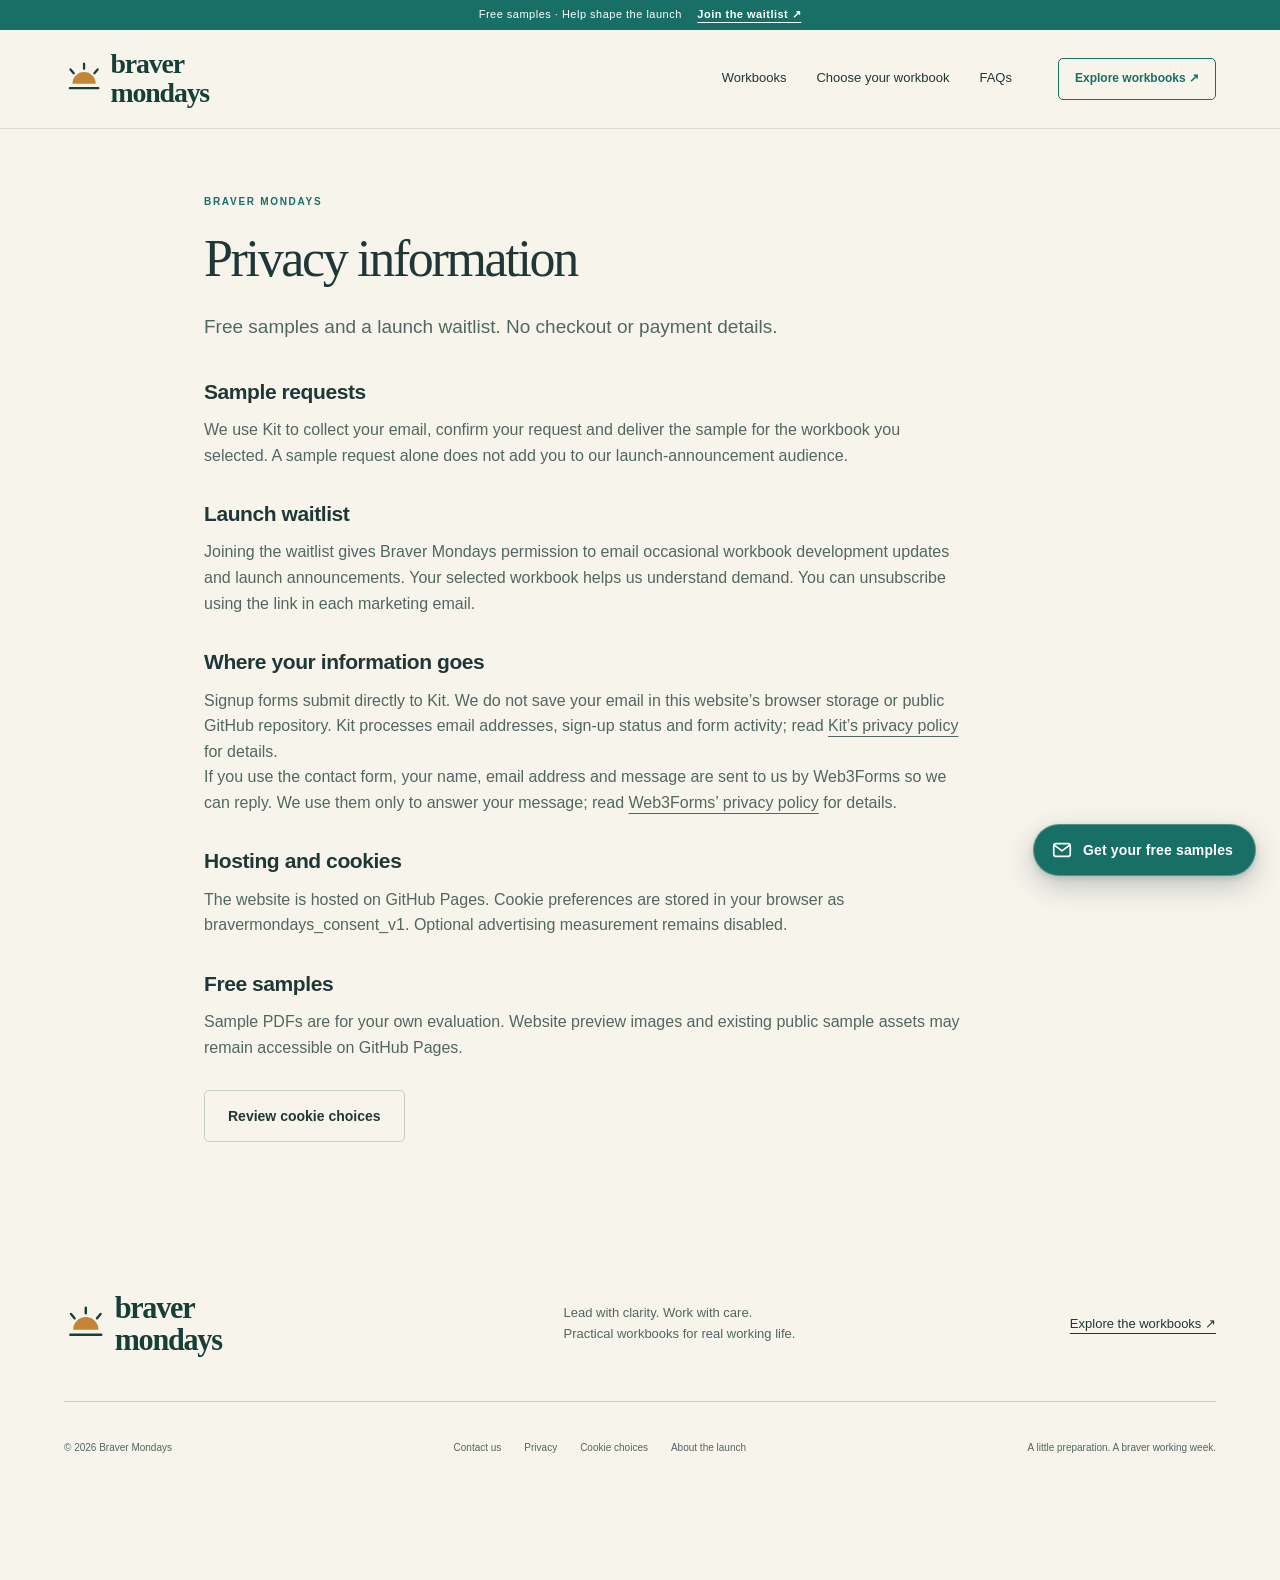
==== commit d4494d3f: "Focus launch pages on overloaded new managers and clarify signup pricing" ====
--- a/privacy/index.html
+++ b/privacy/index.html
@@ -1,8 +1,8 @@
-<!doctype html><html lang="en"><head><meta charset="utf-8"><meta name="viewport" content="width=device-width, initial-scale=1"><title>Privacy information | Braver Mondays</title><meta name="description" content="Privacy information for the Braver Mondays workbook preview."><meta name="theme-color" content="#176f65"><link rel="canonical" href="https://bravermondays.com/privacy/"><meta property="og:type" content="website"><meta property="og:title" content="Privacy information"><meta property="og:description" content="Privacy information for the Braver Mondays workbook preview."><meta property="og:image" content="https://bravermondays.com/assets/conversation-hero.webp"><meta property="og:url" content="https://bravermondays.com/privacy/"><link rel="icon" href="/assets/braver-mondays-mark.svg" type="image/svg+xml"><link rel="stylesheet" href="/styles.css?v=visual-home-1"><script src="/app.js?v=visual-home-1" defer></script></head>
+<!doctype html><html lang="en"><head><meta charset="utf-8"><meta name="viewport" content="width=device-width, initial-scale=1"><title>Privacy information | Braver Mondays</title><meta name="description" content="Privacy information for the Braver Mondays workbook preview."><meta name="theme-color" content="#176f65"><link rel="canonical" href="https://bravermondays.com/privacy/"><meta property="og:type" content="website"><meta property="og:title" content="Privacy information"><meta property="og:description" content="Privacy information for the Braver Mondays workbook preview."><meta property="og:image" content="https://bravermondays.com/assets/conversation-hero.webp"><meta property="og:url" content="https://bravermondays.com/privacy/"><link rel="icon" href="/assets/braver-mondays-mark.svg" type="image/svg+xml"><link rel="stylesheet" href="/styles.css?v=hero-covers-2"><script src="/app.js?v=launch-ready-1" defer></script></head>
 <body data-page="legal" data-product-id="difficult-conversations"><script type="application/json" id="sample-data">[{"image": "/assets/workbook-04.webp", "title": "1 of 3 \u00b7 Separate facts from assumptions", "alt": "Separate facts from assumptions"}, {"image": "/assets/workbook-08.webp", "title": "2 of 3 \u00b7 Build your opening in four parts", "alt": "Build your opening in four parts"}, {"image": "/assets/workbook-15.webp", "title": "3 of 3 \u00b7 Your one-page conversation plan", "alt": "Your one-page conversation plan"}]</script><a class="skip-link" href="#main">Skip to content</a><div class="review-banner">Free samples · Help shape the launch <a href="/#launch-list">Join the waitlist ↗︎</a></div><header class="site-header"><div class="nav-wrap"><a class="brand" href="/" aria-label="Braver Mondays home"><img src="/assets/braver-mondays-logo.svg" alt="Braver Mondays" width="320" height="104"></a><nav aria-label="Main navigation"><a href="/workbooks/" >Workbooks</a><a href="/#choose">Choose your workbook</a><a href="/#faq">FAQs</a></nav><a class="button nav-cta" href="/workbooks/">Explore workbooks ↗︎</a><details class="mobile-menu"><summary>Menu <span aria-hidden="true">＋</span></summary><nav aria-label="Mobile navigation"><a href="/workbooks/">All workbooks</a><a href="/#choose">Compare the workbooks</a><a href="/#look-inside">See examples &amp; samples</a><a href="/#faq">Questions &amp; answers</a></nav></details></div></header>
-<main id="main"><section class="legal-section section-pad"><p class="eyebrow">BRAVER MONDAYS</p><h1>Privacy information</h1><p class="legal-intro">Free samples and a launch waitlist. No checkout or payment details.</p><h2>Sample requests</h2><p>We use Kit to collect your email, confirm your request and deliver the sample for the workbook you selected. A sample request alone does not add you to our launch-announcement audience.</p><h2>Launch waitlist</h2><p>Joining the waitlist gives Braver Mondays permission to email occasional workbook development updates and launch announcements. Your selected workbook helps us understand demand. You can unsubscribe using the link in each marketing email.</p><h2>Where your information goes</h2><p>Signup forms submit directly to Kit. We do not save your email in this website’s browser storage or public GitHub repository. Kit processes email addresses, sign-up status and form activity; read <a href="https://kit.com/privacy">Kit’s privacy policy</a> for details.</p><p>If you use the contact form, your name, email address and message are sent to us by Web3Forms so we can reply. We use them only to answer your message; read <a href="https://web3forms.com/privacy">Web3Forms’ privacy policy</a> for details.</p><h2>Hosting and cookies</h2><p>The website is hosted on GitHub Pages. Cookie preferences are stored in your browser as bravermondays_consent_v1. Optional advertising measurement remains disabled.</p><h2>Free samples</h2><p>Sample PDFs are for your own evaluation. Website preview images and existing public sample assets may remain accessible on GitHub Pages.</p><button class="button secondary" data-cookie-settings>Review cookie choices</button></section></main><footer><div class="footer-top"><a class="brand" href="/" aria-label="Braver Mondays home"><img src="/assets/braver-mondays-logo.svg" alt="Braver Mondays" width="320" height="104"></a><p>Lead with clarity. Work with care.<br>Practical workbooks for real working life.</p><a href="/workbooks/">Explore the workbooks <span aria-hidden="true">↗︎</span></a></div><div class="footer-bottom"><span>© 2026 Braver Mondays</span><div><button class="text-button" data-contact hidden>Contact us</button><a href="/privacy/">Privacy</a><button class="text-button" data-cookie-settings>Cookie choices</button><a href="/terms/">About the launch</a></div><span>A little preparation. A braver working week.</span></div></footer><button type="button" class="sample-fab" data-email-sample="choose" aria-haspopup="dialog"><svg viewBox="0 0 24 24" fill="none" aria-hidden="true"><rect x="3" y="5" width="18" height="14" rx="2.5" stroke="currentColor" stroke-width="1.8"/><path d="m4 7 8 6 8-6" stroke="currentColor" stroke-width="1.8" stroke-linecap="round" stroke-linejoin="round"/></svg><span>Get your free samples</span></button>
+<main id="main"><section class="legal-section section-pad"><p class="eyebrow">BRAVER MONDAYS</p><h1>Privacy information</h1><p class="legal-intro">Free samples and a launch waitlist. No checkout or payment details.</p><h2>Sample requests</h2><p>We use Kit to collect your email, confirm your request and deliver the sample for the workbook you selected. A sample request alone does not add you to our launch-announcement audience.</p><h2>Launch waitlist</h2><p>Joining the waitlist gives Braver Mondays permission to email occasional workbook development updates and launch announcements. Your selected workbook helps us understand demand. You can unsubscribe using the link in each marketing email.</p><h2>Where your information goes</h2><p>Signup forms submit directly to Kit. We do not save your email in this website’s browser storage or public GitHub repository. Kit processes email addresses, sign-up status and form activity; read <a href="https://kit.com/privacy">Kit’s privacy policy</a> for details.</p><p>If you use the contact form, your name, email address and message are sent to us by Web3Forms so we can reply. We use them only to answer your message; read <a href="https://web3forms.com/privacy">Web3Forms’ privacy policy</a> for details.</p><h2>Hosting and cookies</h2><p>The website is hosted on GitHub Pages. Cookie preferences are stored in your browser as bravermondays_consent_v1. Optional advertising measurement remains disabled.</p><h2>Free samples</h2><p>Sample PDFs are for your own evaluation. Website preview images and existing public sample assets may remain accessible on GitHub Pages.</p><button class="button secondary" data-cookie-settings>Review cookie choices</button></section></main><footer><div class="footer-top"><a class="brand" href="/" aria-label="Braver Mondays home"><img src="/assets/braver-mondays-logo.svg" alt="Braver Mondays" width="320" height="104"></a><p>Lead with clarity. Work with care.<br>Practical workbooks for real working life.</p><a href="/workbooks/">Explore the workbooks <span aria-hidden="true">↗︎</span></a></div><div class="footer-bottom"><span>© 2026 Braver Mondays</span><div><a href="mailto:hello@bravermondays.com">Contact us</a><a href="/privacy/">Privacy</a><button class="text-button" data-cookie-settings>Cookie choices</button><a href="/terms/">About the launch</a></div><span>A little preparation. A braver working week.</span></div></footer><button type="button" class="sample-fab" data-email-sample="choose" aria-haspopup="dialog"><svg viewBox="0 0 24 24" fill="none" aria-hidden="true"><rect x="3" y="5" width="18" height="14" rx="2.5" stroke="currentColor" stroke-width="1.8"/><path d="m4 7 8 6 8-6" stroke="currentColor" stroke-width="1.8" stroke-linecap="round" stroke-linejoin="round"/></svg><span>Get your free samples</span></button>
 
 <dialog id="sample-dialog" class="sample-dialog" aria-labelledby="sample-title"><div class="sample-head"><div><p class="eyebrow">A REAL LOOK INSIDE</p><h2 id="sample-title">Try the approach for yourself.</h2></div><button class="dialog-close" data-close aria-label="Close sample viewer">×</button></div><div class="sample-controls"><button class="icon-button" id="sample-prev" aria-label="Previous sample">←</button><p id="sample-caption" aria-live="polite"></p><button class="icon-button" id="sample-next" aria-label="Next sample">→</button></div><img id="sample-image" src="/assets/workbook-04.webp" alt="Separate facts from assumptions" width="1200" height="849"><div class="sample-foot"><p>Get 3 free samples by email.</p><button class="text-button" data-email-sample="difficult-conversations">Get 3 free samples by email ↗︎</button></div></dialog>
-<dialog id="cookie-dialog" aria-labelledby="cookie-title"><button class="dialog-close" data-close aria-label="Close cookie choices">×</button><p class="eyebrow">YOUR CHOICE</p><h2 id="cookie-title">Keep your visit comfortable.</h2><p id="cookie-explanation">Advertising tracking is not active in this preview. Your choice is saved on this device.</p><p class="small">This review version runs locally. See our privacy information for details.</p><div class="cookie-actions"><button class="button secondary" data-consent="denied">Essential only</button><button class="button primary" data-consent="granted">Allow optional measurement</button></div></dialog>
+<dialog id="cookie-dialog" aria-labelledby="cookie-title"><button class="dialog-close" data-close aria-label="Close cookie choices">×</button><p class="eyebrow">YOUR CHOICE</p><h2 id="cookie-title">Keep your visit comfortable.</h2><p id="cookie-explanation">Optional advertising tracking is currently off. Your choice is saved on this device.</p><p class="small">Your cookie choice is saved on this device. See our privacy information for details.</p><div class="cookie-actions"><button class="button secondary" data-consent="denied">Essential only</button><button class="button primary" data-consent="granted">Allow optional measurement</button></div></dialog>
 <div id="cookie-banner" class="cookie-banner" hidden><p>May we use optional advertising measurement to understand which workbooks people find useful? <a href="/privacy/">Privacy details</a></p><div><button class="button secondary" data-consent="denied">Essential only</button><button class="button primary" data-consent="granted">Allow measurement</button></div></div>
 <noscript><p class="noscript">Please enable JavaScript to request a free sample or join the launch waitlist. No payment is collected.</p></noscript><dialog id="email-dialog" class="signup-dialog" aria-labelledby="email-title"><button class="dialog-close" data-close aria-label="Close email signup">×</button><p class="eyebrow" id="email-eyebrow">FREE SAMPLES</p><h2 id="email-title" tabindex="-1">Get 3 free samples by email.</h2><p id="email-workshop" class="signup-intro"></p><div id="sample-summary" class="sample-summary" hidden><img id="sample-summary-img" src="/assets/workbook-01.webp" alt="" width="1200" height="849"><div><strong id="sample-summary-title"></strong><span>3 free samples from the workbook · PDF</span></div></div><ul id="waitlist-points" class="workbook-points" hidden><li>Practical exercises you complete for your own situation</li><li>Worked examples that show what good looks like</li><li>A one-page plan you can act on straight away</li></ul><form id="demand-form" method="post"><fieldset id="sample-field" class="sample-field" hidden disabled><legend>Which workbook would you like to try?</legend><div class="sample-choices"><label class="sample-choice"><img src="/assets/workbook-01.webp" alt="" width="1200" height="849" loading="lazy"><span class="choice-line"><input type="radio" name="sample_choice" value="difficult-conversations" required><span>Prepare your next difficult conversation</span></span></label><label class="sample-choice"><img src="/assets/workweek-01.webp" alt="" width="1200" height="849" loading="lazy"><span class="choice-line"><input type="radio" name="sample_choice" value="workweek" required><span>Plan a more manageable workweek</span></span></label><label class="sample-choice"><img src="/assets/delegation-01.webp" alt="" width="1200" height="849" loading="lazy"><span class="choice-line"><input type="radio" name="sample_choice" value="delegation" required><span>Delegate without taking it all back</span></span></label></div></fieldset><div id="interest-field" hidden><label for="signup-interest">What interests you most?</label><select id="signup-interest" name="fields[workshop_interest]"><option value="all">Help me choose</option><option value="difficult-conversations">Difficult conversations</option><option value="workweek">A manageable workweek</option><option value="delegation">Delegation</option><option value="bundle">The complete collection</option></select></div><div class="signup-fields"><div class="name-field"><label for="signup-name">First name <span class="optional">(optional)</span></label><input id="signup-name" type="text" name="fields[first_name]" autocomplete="given-name" placeholder="e.g. Anna" maxlength="60" disabled></div><div class="email-field"><label for="signup-email">Your email address</label><input id="signup-email" type="email" name="email_address" required autocomplete="email" inputmode="email" placeholder="you@example.com" maxlength="254" disabled aria-describedby="email-purpose signup-status"></div></div><button id="signup-submit" type="submit" class="button primary" disabled>Send my free samples ↗︎</button><p id="signup-status" role="status" aria-live="polite">Email signup is being connected. No address is collected yet.</p><ol class="signup-steps" aria-label="What happens next"><li><b aria-hidden="true">1</b><span>Enter your email</span></li><li><b aria-hidden="true">2</b><span>Confirm in your inbox</span></li><li><b aria-hidden="true">3</b><span id="signup-step-3">Your samples open</span></li></ol><ul id="signup-trust" class="signup-trust"><li>Free</li><li>No card needed</li><li>Unsubscribe anytime</li></ul><p id="email-purpose" class="small">We’ll send your samples and a confirmation email. Sample requests do not add you to launch announcements.</p><p class="small signup-legal"><a href="/privacy/">Privacy details</a> · <a href="https://kit.com/" target="_blank" rel="noopener">Powered by Kit</a></p></form><button id="switch-waitlist" class="text-button">Also interested in the launch? Join the waitlist ↗︎</button><div id="signup-success" class="signup-success" hidden><div class="success-icon" aria-hidden="true"><svg viewBox="0 0 24 24" fill="none"><rect x="3" y="5" width="18" height="14" rx="2.5" stroke="currentColor" stroke-width="1.7"/><path d="m4 7 8 6 8-6" stroke="currentColor" stroke-width="1.7" stroke-linecap="round" stroke-linejoin="round"/></svg></div><p class="eyebrow">ALMOST THERE</p><h2 id="success-title" tabindex="-1">Check your inbox</h2><p class="success-text">We’ve sent a confirmation email to <strong id="success-email"></strong>.</p><p class="success-text" id="success-next"></p><ol class="success-steps" aria-label="Your progress"><li class="done"><b aria-hidden="true">✓</b><span>Email sent</span></li><li class="current" aria-current="step"><b aria-hidden="true">2</b><span>Confirm in your inbox</span></li><li><b aria-hidden="true">3</b><span id="success-step-3">Your samples open</span></li></ol><p class="success-tip">Not there in a couple of minutes? Check your <strong>Spam</strong> or <strong>Promotions</strong> folder.</p><div class="success-actions"><a id="success-mail" class="button primary" href="https://mail.google.com/" target="_blank" rel="noopener" hidden>Open Gmail ↗︎</a><button type="button" class="button secondary" data-close>Done</button></div><button type="button" id="success-retry" class="text-button">Used the wrong email? Try again</button><p id="success-help" class="success-help" hidden>Still nothing after 10 minutes? <button type="button" class="text-button" data-contact data-topic="samples">Let us know</button></p></div></dialog><dialog id="contact-dialog" class="signup-dialog contact-dialog" aria-labelledby="contact-title"><button class="dialog-close" data-close aria-label="Close contact form">×</button><div id="contact-start"><p class="eyebrow">CONTACT US</p><h2 id="contact-title" tabindex="-1">How can we help?</h2><p class="signup-intro">Send us a message and we’ll reply by email. If your samples didn’t arrive, tell us which workbook you asked for.</p><form id="contact-form"><div class="signup-fields"><div><label for="contact-name">Your name <span class="optional">(optional)</span></label><input id="contact-name" name="name" type="text" autocomplete="name" maxlength="80" placeholder="e.g. Anna"></div><div><label for="contact-email">Your email address</label><input id="contact-email" name="email" type="email" required autocomplete="email" inputmode="email" maxlength="254" placeholder="you@example.com"></div></div><div><label for="contact-topic">What’s it about?</label><select id="contact-topic" name="topic"><option value="samples">My samples didn’t arrive</option><option value="workbook">A question about a workbook</option><option value="other">Something else</option></select></div><div><label for="contact-message">Your message</label><textarea id="contact-message" name="message" required rows="4" maxlength="3000" placeholder="Tell us a little about what happened…"></textarea></div><input type="checkbox" name="botcheck" class="hp-field" tabindex="-1" autocomplete="off" aria-hidden="true"><button id="contact-submit" type="submit" class="button primary">Send message ↗︎</button><p id="contact-status" role="status" aria-live="polite"></p><p class="small">We only use your details to reply to you. <a href="/privacy/">Privacy details</a></p></form></div><div id="contact-done" class="signup-success" hidden><div class="success-icon" aria-hidden="true"><svg viewBox="0 0 24 24" fill="none"><rect x="3" y="5" width="18" height="14" rx="2.5" stroke="currentColor" stroke-width="1.7"/><path d="m4 7 8 6 8-6" stroke="currentColor" stroke-width="1.7" stroke-linecap="round" stroke-linejoin="round"/></svg></div><p class="eyebrow">MESSAGE SENT</p><h2 id="contact-done-title" tabindex="-1">Thanks, we’ll be in touch</h2><p class="success-text">We’ve got your message and will reply to the email address you gave us.</p><div class="success-actions"><button type="button" class="button secondary" data-close>Close</button></div></div></dialog></body></html>
--- a/styles.css
+++ b/styles.css
@@ -206,3 +206,24 @@
 .inside-cta{text-align:center;margin-top:44px}
 @media(max-width:760px){.home-method .method-steps{grid-template-columns:1fr;gap:14px}.home-method .method-steps li{padding:20px;display:grid;grid-template-columns:56px 1fr;column-gap:16px;align-items:center}.home-method .method-icon{margin:0;grid-row:span 2}.inside-gallery{grid-template-columns:1fr;gap:28px}.inside-gallery figure a{rotate:none}.choice-actions .button{width:100%}.inside-cta .button{width:100%}}
 @media(prefers-reduced-motion:reduce){.inside-gallery a{transition:none}.inside-gallery a:hover{translate:none}}
+
+/* Home hero: interactive stack of the three workbook covers (the cards below use the illustrations). */
+.hero-covers .cover-stack{position:relative;aspect-ratio:1.5;margin:2% 5% 0;isolation:isolate}
+.hero-covers .cover-stack:before{content:'';position:absolute;inset:10% 6% -2% 6%;background:var(--mint);border-radius:50%;z-index:-1}
+.hero-covers .cover{position:absolute;width:76%;padding:0;border:1px solid #e5e1d7;border-radius:3px;background:#fff;cursor:pointer;box-shadow:0 14px 34px #2037382e,0 2px 6px #2037381f;transition:left .55s ease,top .55s ease,rotate .55s ease,translate .2s}
+.hero-covers .cover img{width:100%;height:auto;max-height:none;object-fit:initial;mix-blend-mode:normal;display:block;border-radius:2px}
+.hero-covers .slot-front{left:12%;top:20%;rotate:-1.5deg;z-index:3}
+.hero-covers .slot-left{left:0;top:4%;rotate:-8deg;z-index:1}
+.hero-covers .slot-right{left:24%;top:0;rotate:7deg;z-index:2}
+.hero-covers .cover:not(.slot-front):hover{translate:0 -6px}
+.hero-covers .cover:focus-visible{outline:3px solid #b9523b;outline-offset:3px}
+.cover-chips{display:flex;justify-content:center;flex-wrap:wrap;gap:8px;margin-top:18px}
+.cover-chips button{font-size:13px;font-weight:600;padding:8px 15px;border-radius:999px;border:1px solid var(--line);background:#fff;color:var(--ink);transition:background .2s,color .2s,border-color .2s}
+.cover-chips button:hover{border-color:var(--teal)}
+.cover-chips button.is-active{background:var(--teal);border-color:var(--teal);color:#fff}
+.hero-covers .cover-caption{display:flex;flex-direction:column;align-items:center;gap:3px;text-align:center;margin-top:12px;font:inherit}
+.cover-caption strong{font:italic 19px/1.3 var(--serif);color:var(--teal)}
+.cover-caption span{font-size:13px;color:var(--muted)}
+.cover-caption .text-button{font-size:13px;color:var(--teal);margin-top:4px}
+@media(max-width:760px){.hero-covers{max-width:360px;margin:6px auto 0}.hero-covers .cover-stack{margin:2% 2% 0}.cover-caption strong{font-size:17px}}
+@media(prefers-reduced-motion:reduce){.hero-covers .cover,.cover-chips button{transition:none}}
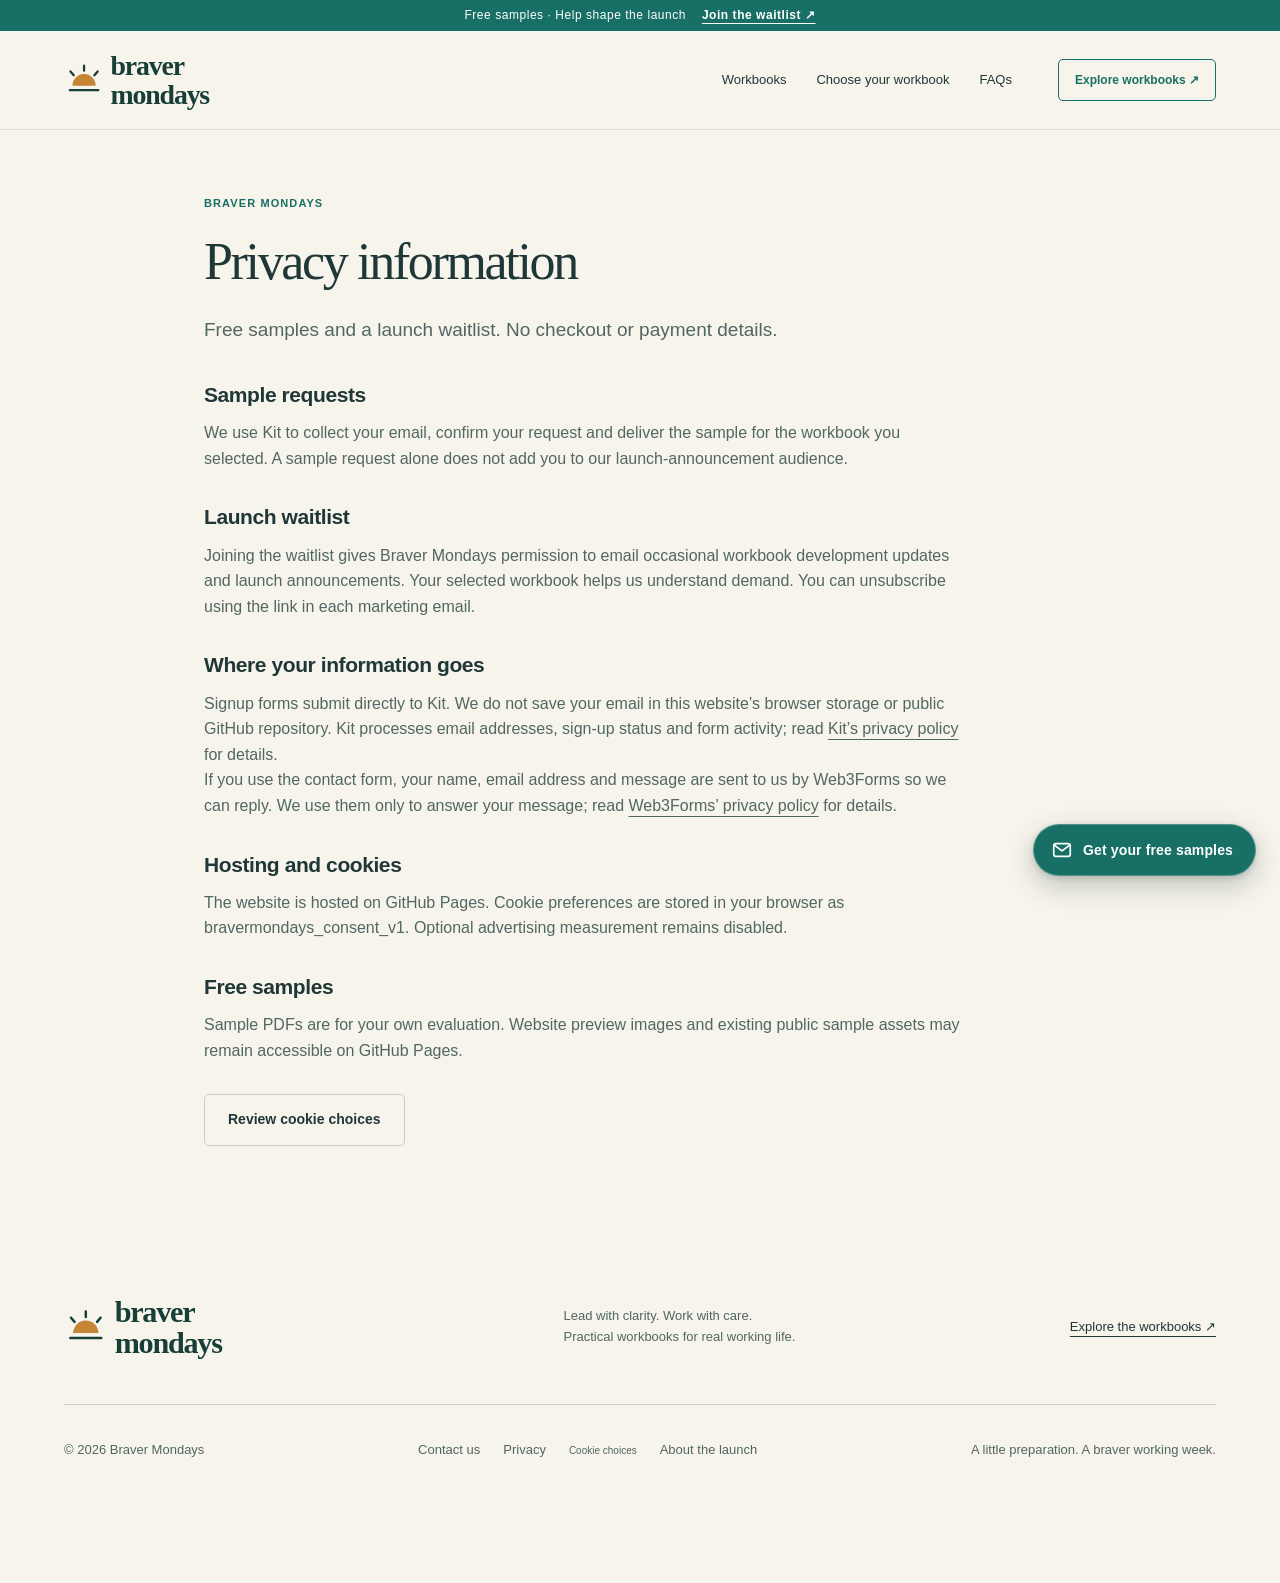
==== commit 92a7f167: "Improve mobile sample previews, workbook comparison and reading flow" ====
--- a/privacy/index.html
+++ b/privacy/index.html
@@ -1,8 +1,8 @@
-<!doctype html><html lang="en"><head><meta charset="utf-8"><meta name="viewport" content="width=device-width, initial-scale=1"><title>Privacy information | Braver Mondays</title><meta name="description" content="Privacy information for the Braver Mondays workbook preview."><meta name="theme-color" content="#176f65"><link rel="canonical" href="https://bravermondays.com/privacy/"><meta property="og:type" content="website"><meta property="og:title" content="Privacy information"><meta property="og:description" content="Privacy information for the Braver Mondays workbook preview."><meta property="og:image" content="https://bravermondays.com/assets/conversation-hero.webp"><meta property="og:url" content="https://bravermondays.com/privacy/"><link rel="icon" href="/assets/braver-mondays-mark.svg" type="image/svg+xml"><link rel="stylesheet" href="/styles.css?v=hero-covers-2"><script src="/app.js?v=launch-ready-1" defer></script></head>
+<!doctype html><html lang="en"><head><meta charset="utf-8"><meta name="viewport" content="width=device-width, initial-scale=1"><title>Privacy information | Braver Mondays</title><meta name="description" content="Privacy information for the Braver Mondays workbook preview."><meta name="theme-color" content="#176f65"><link rel="canonical" href="https://bravermondays.com/privacy/"><meta property="og:type" content="website"><meta property="og:title" content="Privacy information"><meta property="og:description" content="Privacy information for the Braver Mondays workbook preview."><meta property="og:image" content="https://bravermondays.com/assets/conversation-hero.webp"><meta property="og:url" content="https://bravermondays.com/privacy/"><link rel="icon" href="/assets/braver-mondays-mark.svg" type="image/svg+xml"><link rel="stylesheet" href="/styles.css?v=usability-1"><script src="/app.js?v=usability-1" defer></script></head>
 <body data-page="legal" data-product-id="difficult-conversations"><script type="application/json" id="sample-data">[{"image": "/assets/workbook-04.webp", "title": "1 of 3 \u00b7 Separate facts from assumptions", "alt": "Separate facts from assumptions"}, {"image": "/assets/workbook-08.webp", "title": "2 of 3 \u00b7 Build your opening in four parts", "alt": "Build your opening in four parts"}, {"image": "/assets/workbook-15.webp", "title": "3 of 3 \u00b7 Your one-page conversation plan", "alt": "Your one-page conversation plan"}]</script><a class="skip-link" href="#main">Skip to content</a><div class="review-banner">Free samples · Help shape the launch <a href="/#launch-list">Join the waitlist ↗︎</a></div><header class="site-header"><div class="nav-wrap"><a class="brand" href="/" aria-label="Braver Mondays home"><img src="/assets/braver-mondays-logo.svg" alt="Braver Mondays" width="320" height="104"></a><nav aria-label="Main navigation"><a href="/workbooks/" >Workbooks</a><a href="/#choose">Choose your workbook</a><a href="/#faq">FAQs</a></nav><a class="button nav-cta" href="/workbooks/">Explore workbooks ↗︎</a><details class="mobile-menu"><summary>Menu <span aria-hidden="true">＋</span></summary><nav aria-label="Mobile navigation"><a href="/workbooks/">All workbooks</a><a href="/#choose">Compare the workbooks</a><a href="/#look-inside">See examples &amp; samples</a><a href="/#faq">Questions &amp; answers</a></nav></details></div></header>
 <main id="main"><section class="legal-section section-pad"><p class="eyebrow">BRAVER MONDAYS</p><h1>Privacy information</h1><p class="legal-intro">Free samples and a launch waitlist. No checkout or payment details.</p><h2>Sample requests</h2><p>We use Kit to collect your email, confirm your request and deliver the sample for the workbook you selected. A sample request alone does not add you to our launch-announcement audience.</p><h2>Launch waitlist</h2><p>Joining the waitlist gives Braver Mondays permission to email occasional workbook development updates and launch announcements. Your selected workbook helps us understand demand. You can unsubscribe using the link in each marketing email.</p><h2>Where your information goes</h2><p>Signup forms submit directly to Kit. We do not save your email in this website’s browser storage or public GitHub repository. Kit processes email addresses, sign-up status and form activity; read <a href="https://kit.com/privacy">Kit’s privacy policy</a> for details.</p><p>If you use the contact form, your name, email address and message are sent to us by Web3Forms so we can reply. We use them only to answer your message; read <a href="https://web3forms.com/privacy">Web3Forms’ privacy policy</a> for details.</p><h2>Hosting and cookies</h2><p>The website is hosted on GitHub Pages. Cookie preferences are stored in your browser as bravermondays_consent_v1. Optional advertising measurement remains disabled.</p><h2>Free samples</h2><p>Sample PDFs are for your own evaluation. Website preview images and existing public sample assets may remain accessible on GitHub Pages.</p><button class="button secondary" data-cookie-settings>Review cookie choices</button></section></main><footer><div class="footer-top"><a class="brand" href="/" aria-label="Braver Mondays home"><img src="/assets/braver-mondays-logo.svg" alt="Braver Mondays" width="320" height="104"></a><p>Lead with clarity. Work with care.<br>Practical workbooks for real working life.</p><a href="/workbooks/">Explore the workbooks <span aria-hidden="true">↗︎</span></a></div><div class="footer-bottom"><span>© 2026 Braver Mondays</span><div><a href="mailto:hello@bravermondays.com">Contact us</a><a href="/privacy/">Privacy</a><button class="text-button" data-cookie-settings>Cookie choices</button><a href="/terms/">About the launch</a></div><span>A little preparation. A braver working week.</span></div></footer><button type="button" class="sample-fab" data-email-sample="choose" aria-haspopup="dialog"><svg viewBox="0 0 24 24" fill="none" aria-hidden="true"><rect x="3" y="5" width="18" height="14" rx="2.5" stroke="currentColor" stroke-width="1.8"/><path d="m4 7 8 6 8-6" stroke="currentColor" stroke-width="1.8" stroke-linecap="round" stroke-linejoin="round"/></svg><span>Get your free samples</span></button>
 
-<dialog id="sample-dialog" class="sample-dialog" aria-labelledby="sample-title"><div class="sample-head"><div><p class="eyebrow">A REAL LOOK INSIDE</p><h2 id="sample-title">Try the approach for yourself.</h2></div><button class="dialog-close" data-close aria-label="Close sample viewer">×</button></div><div class="sample-controls"><button class="icon-button" id="sample-prev" aria-label="Previous sample">←</button><p id="sample-caption" aria-live="polite"></p><button class="icon-button" id="sample-next" aria-label="Next sample">→</button></div><img id="sample-image" src="/assets/workbook-04.webp" alt="Separate facts from assumptions" width="1200" height="849"><div class="sample-foot"><p>Get 3 free samples by email.</p><button class="text-button" data-email-sample="difficult-conversations">Get 3 free samples by email ↗︎</button></div></dialog>
+<dialog id="sample-dialog" class="sample-dialog" aria-labelledby="sample-title"><div class="sample-head"><div><p class="eyebrow">A REAL LOOK INSIDE</p><h2 id="sample-title">Try the approach for yourself.</h2></div><button class="dialog-close" data-close aria-label="Close sample viewer">×</button></div><div class="sample-controls"><button class="icon-button" id="sample-prev" aria-label="Previous sample">←</button><p id="sample-caption" aria-live="polite"></p><button class="icon-button" id="sample-next" aria-label="Next sample">→</button></div><img id="sample-image" src="/assets/workbook-04.webp" alt="Separate facts from assumptions" width="1200" height="849"><div class="sample-foot"><p>Get 3 free samples by email.</p><button class="text-button" data-email-sample="difficult-conversations">Get all 3 samples by email ↗︎</button></div></dialog>
 <dialog id="cookie-dialog" aria-labelledby="cookie-title"><button class="dialog-close" data-close aria-label="Close cookie choices">×</button><p class="eyebrow">YOUR CHOICE</p><h2 id="cookie-title">Keep your visit comfortable.</h2><p id="cookie-explanation">Optional advertising tracking is currently off. Your choice is saved on this device.</p><p class="small">Your cookie choice is saved on this device. See our privacy information for details.</p><div class="cookie-actions"><button class="button secondary" data-consent="denied">Essential only</button><button class="button primary" data-consent="granted">Allow optional measurement</button></div></dialog>
 <div id="cookie-banner" class="cookie-banner" hidden><p>May we use optional advertising measurement to understand which workbooks people find useful? <a href="/privacy/">Privacy details</a></p><div><button class="button secondary" data-consent="denied">Essential only</button><button class="button primary" data-consent="granted">Allow measurement</button></div></div>
 <noscript><p class="noscript">Please enable JavaScript to request a free sample or join the launch waitlist. No payment is collected.</p></noscript><dialog id="email-dialog" class="signup-dialog" aria-labelledby="email-title"><button class="dialog-close" data-close aria-label="Close email signup">×</button><p class="eyebrow" id="email-eyebrow">FREE SAMPLES</p><h2 id="email-title" tabindex="-1">Get 3 free samples by email.</h2><p id="email-workshop" class="signup-intro"></p><div id="sample-summary" class="sample-summary" hidden><img id="sample-summary-img" src="/assets/workbook-01.webp" alt="" width="1200" height="849"><div><strong id="sample-summary-title"></strong><span>3 free samples from the workbook · PDF</span></div></div><ul id="waitlist-points" class="workbook-points" hidden><li>Practical exercises you complete for your own situation</li><li>Worked examples that show what good looks like</li><li>A one-page plan you can act on straight away</li></ul><form id="demand-form" method="post"><fieldset id="sample-field" class="sample-field" hidden disabled><legend>Which workbook would you like to try?</legend><div class="sample-choices"><label class="sample-choice"><img src="/assets/workbook-01.webp" alt="" width="1200" height="849" loading="lazy"><span class="choice-line"><input type="radio" name="sample_choice" value="difficult-conversations" required><span>Prepare your next difficult conversation</span></span></label><label class="sample-choice"><img src="/assets/workweek-01.webp" alt="" width="1200" height="849" loading="lazy"><span class="choice-line"><input type="radio" name="sample_choice" value="workweek" required><span>Plan a more manageable workweek</span></span></label><label class="sample-choice"><img src="/assets/delegation-01.webp" alt="" width="1200" height="849" loading="lazy"><span class="choice-line"><input type="radio" name="sample_choice" value="delegation" required><span>Delegate without taking it all back</span></span></label></div></fieldset><div id="interest-field" hidden><label for="signup-interest">What interests you most?</label><select id="signup-interest" name="fields[workshop_interest]"><option value="all">Help me choose</option><option value="difficult-conversations">Difficult conversations</option><option value="workweek">A manageable workweek</option><option value="delegation">Delegation</option><option value="bundle">The complete collection</option></select></div><div class="signup-fields"><div class="name-field"><label for="signup-name">First name <span class="optional">(optional)</span></label><input id="signup-name" type="text" name="fields[first_name]" autocomplete="given-name" placeholder="e.g. Anna" maxlength="60" disabled></div><div class="email-field"><label for="signup-email">Your email address</label><input id="signup-email" type="email" name="email_address" required autocomplete="email" inputmode="email" placeholder="you@example.com" maxlength="254" disabled aria-describedby="email-purpose signup-status"></div></div><button id="signup-submit" type="submit" class="button primary" disabled>Send my free samples ↗︎</button><p id="signup-status" role="status" aria-live="polite">Email signup is being connected. No address is collected yet.</p><ol class="signup-steps" aria-label="What happens next"><li><b aria-hidden="true">1</b><span>Enter your email</span></li><li><b aria-hidden="true">2</b><span>Confirm in your inbox</span></li><li><b aria-hidden="true">3</b><span id="signup-step-3">Your samples open</span></li></ol><ul id="signup-trust" class="signup-trust"><li>Free</li><li>No card needed</li><li>Unsubscribe anytime</li></ul><p id="email-purpose" class="small">We’ll send your samples and a confirmation email. Sample requests do not add you to launch announcements.</p><p class="small signup-legal"><a href="/privacy/">Privacy details</a> · <a href="https://kit.com/" target="_blank" rel="noopener">Powered by Kit</a></p></form><button id="switch-waitlist" class="text-button">Also interested in the launch? Join the waitlist ↗︎</button><div id="signup-success" class="signup-success" hidden><div class="success-icon" aria-hidden="true"><svg viewBox="0 0 24 24" fill="none"><rect x="3" y="5" width="18" height="14" rx="2.5" stroke="currentColor" stroke-width="1.7"/><path d="m4 7 8 6 8-6" stroke="currentColor" stroke-width="1.7" stroke-linecap="round" stroke-linejoin="round"/></svg></div><p class="eyebrow">ALMOST THERE</p><h2 id="success-title" tabindex="-1">Check your inbox</h2><p class="success-text">We’ve sent a confirmation email to <strong id="success-email"></strong>.</p><p class="success-text" id="success-next"></p><ol class="success-steps" aria-label="Your progress"><li class="done"><b aria-hidden="true">✓</b><span>Email sent</span></li><li class="current" aria-current="step"><b aria-hidden="true">2</b><span>Confirm in your inbox</span></li><li><b aria-hidden="true">3</b><span id="success-step-3">Your samples open</span></li></ol><p class="success-tip">Not there in a couple of minutes? Check your <strong>Spam</strong> or <strong>Promotions</strong> folder.</p><div class="success-actions"><a id="success-mail" class="button primary" href="https://mail.google.com/" target="_blank" rel="noopener" hidden>Open Gmail ↗︎</a><button type="button" class="button secondary" data-close>Done</button></div><button type="button" id="success-retry" class="text-button">Used the wrong email? Try again</button><p id="success-help" class="success-help" hidden>Still nothing after 10 minutes? <button type="button" class="text-button" data-contact data-topic="samples">Let us know</button></p></div></dialog><dialog id="contact-dialog" class="signup-dialog contact-dialog" aria-labelledby="contact-title"><button class="dialog-close" data-close aria-label="Close contact form">×</button><div id="contact-start"><p class="eyebrow">CONTACT US</p><h2 id="contact-title" tabindex="-1">How can we help?</h2><p class="signup-intro">Send us a message and we’ll reply by email. If your samples didn’t arrive, tell us which workbook you asked for.</p><form id="contact-form"><div class="signup-fields"><div><label for="contact-name">Your name <span class="optional">(optional)</span></label><input id="contact-name" name="name" type="text" autocomplete="name" maxlength="80" placeholder="e.g. Anna"></div><div><label for="contact-email">Your email address</label><input id="contact-email" name="email" type="email" required autocomplete="email" inputmode="email" maxlength="254" placeholder="you@example.com"></div></div><div><label for="contact-topic">What’s it about?</label><select id="contact-topic" name="topic"><option value="samples">My samples didn’t arrive</option><option value="workbook">A question about a workbook</option><option value="other">Something else</option></select></div><div><label for="contact-message">Your message</label><textarea id="contact-message" name="message" required rows="4" maxlength="3000" placeholder="Tell us a little about what happened…"></textarea></div><input type="checkbox" name="botcheck" class="hp-field" tabindex="-1" autocomplete="off" aria-hidden="true"><button id="contact-submit" type="submit" class="button primary">Send message ↗︎</button><p id="contact-status" role="status" aria-live="polite"></p><p class="small">We only use your details to reply to you. <a href="/privacy/">Privacy details</a></p></form></div><div id="contact-done" class="signup-success" hidden><div class="success-icon" aria-hidden="true"><svg viewBox="0 0 24 24" fill="none"><rect x="3" y="5" width="18" height="14" rx="2.5" stroke="currentColor" stroke-width="1.7"/><path d="m4 7 8 6 8-6" stroke="currentColor" stroke-width="1.7" stroke-linecap="round" stroke-linejoin="round"/></svg></div><p class="eyebrow">MESSAGE SENT</p><h2 id="contact-done-title" tabindex="-1">Thanks, we’ll be in touch</h2><p class="success-text">We’ve got your message and will reply to the email address you gave us.</p><div class="success-actions"><button type="button" class="button secondary" data-close>Close</button></div></div></dialog></body></html>
--- a/styles.css
+++ b/styles.css
@@ -227,3 +227,27 @@
 .cover-caption .text-button{font-size:13px;color:var(--teal);margin-top:4px}
 @media(max-width:760px){.hero-covers{max-width:360px;margin:6px auto 0}.hero-covers .cover-stack{margin:2% 2% 0}.cover-caption strong{font-size:17px}}
 @media(prefers-reduced-motion:reduce){.hero-covers .cover,.cover-chips button{transition:none}}
+
+/* Focused usability improvements, preserving the existing palette and layout. */
+.sample-fab.samples-in-view{display:none}
+.eyebrow,.home-hero-copy .eyebrow,.hero-copy .eyebrow{font-size:11px;letter-spacing:1.1px}
+.small,.home-need-routes small,.home-compare,.tile-status,.tile-format,.catalog-note,.sample-foot p,.signup-legal,.success-help{font-size:13px!important;color:var(--muted);line-height:1.6}
+.footer-bottom,.footer-bottom a,.footer-bottom button{font-size:13px;line-height:1.6}
+.home-need-routes>p{font-size:11px}.review-banner{font-size:12px}
+.workbook-comparison .home-choice-art{height:150px;aspect-ratio:auto}.workbook-comparison .home-choice-art img{height:100%;object-fit:cover}
+.workbook-comparison .home-choice h2{font-size:25px;min-height:60px}.workbook-comparison .choice-outcome{min-height:70px;margin-bottom:10px}
+.comparison-need{font-weight:700;color:var(--ink);font-size:14px;margin:14px 0 8px}.comparison-format{font-size:13px;margin-bottom:20px}
+.worksheet-zoom{display:block;width:100%;padding:0;background:var(--mint);text-align:left;border:1px solid var(--line);border-radius:4px;overflow:hidden}.worksheet-zoom span{display:block;padding:12px 16px;font-size:14px;font-weight:600;color:var(--teal)}
+.worksheet-zoom img,.preview-panel img,#sample-image,.inside-gallery img{background:#e4eae3;min-height:100px}
+.preview-panel,.value-worksheet,.inside-gallery figure{background-color:#edf0e8}
+.sample-dialog{width:min(1100px,calc(100vw - 24px));max-width:1100px;max-height:94dvh;overflow:auto}.sample-dialog #sample-image{width:100%;height:auto}.sample-foot{position:sticky;bottom:0;background:var(--paper);padding:16px 0;margin-bottom:0}.sample-foot .text-button{font-weight:700;font-size:15px;color:var(--teal)}
+.mobile-details>summary{display:none}.mobile-details-content>section{margin:0}
+@media(max-width:760px){
+ .sample-fab{display:none!important}footer{padding-bottom:36px}
+ .home-hero-copy .eyebrow,.hero-copy .eyebrow{font-size:11px}.home-need-routes small{font-size:13px}.home-compare{font-size:13px}.review-banner{font-size:11px}
+ .workbook-comparison{display:grid;grid-template-columns:repeat(3,minmax(220px,1fr));gap:20px;overflow-x:auto;scroll-snap-type:x proximity;padding-bottom:16px}.workbook-comparison .home-choice{scroll-snap-align:start}.workbook-comparison .home-choice h2{font-size:24px;min-height:84px}.workbook-comparison .choice-outcome{min-height:90px}.workbook-comparison .comparison-need{min-height:48px}.workbook-comparison .choice-actions{flex-direction:column;align-items:stretch}
+ .mobile-details{margin:0 6%;border-bottom:1px solid var(--line)}.mobile-details>summary{display:list-item;padding:20px 0;font-weight:700;font-size:16px;color:var(--teal);cursor:pointer;min-height:60px}.mobile-details-content .section-pad{padding:28px 20px}.mobile-details-content .reveal{opacity:1;transform:none}
+ .sample-dialog{padding:20px 16px}.sample-head h2{font-size:25px}.sample-foot{flex-direction:column;align-items:stretch;gap:8px}.sample-foot .text-button{min-height:48px;text-align:center}
+}
+
+.comparison-hint{display:none}@media(max-width:760px){.comparison-hint{display:block;font-size:13px;margin:0 0 16px;color:var(--muted)}}
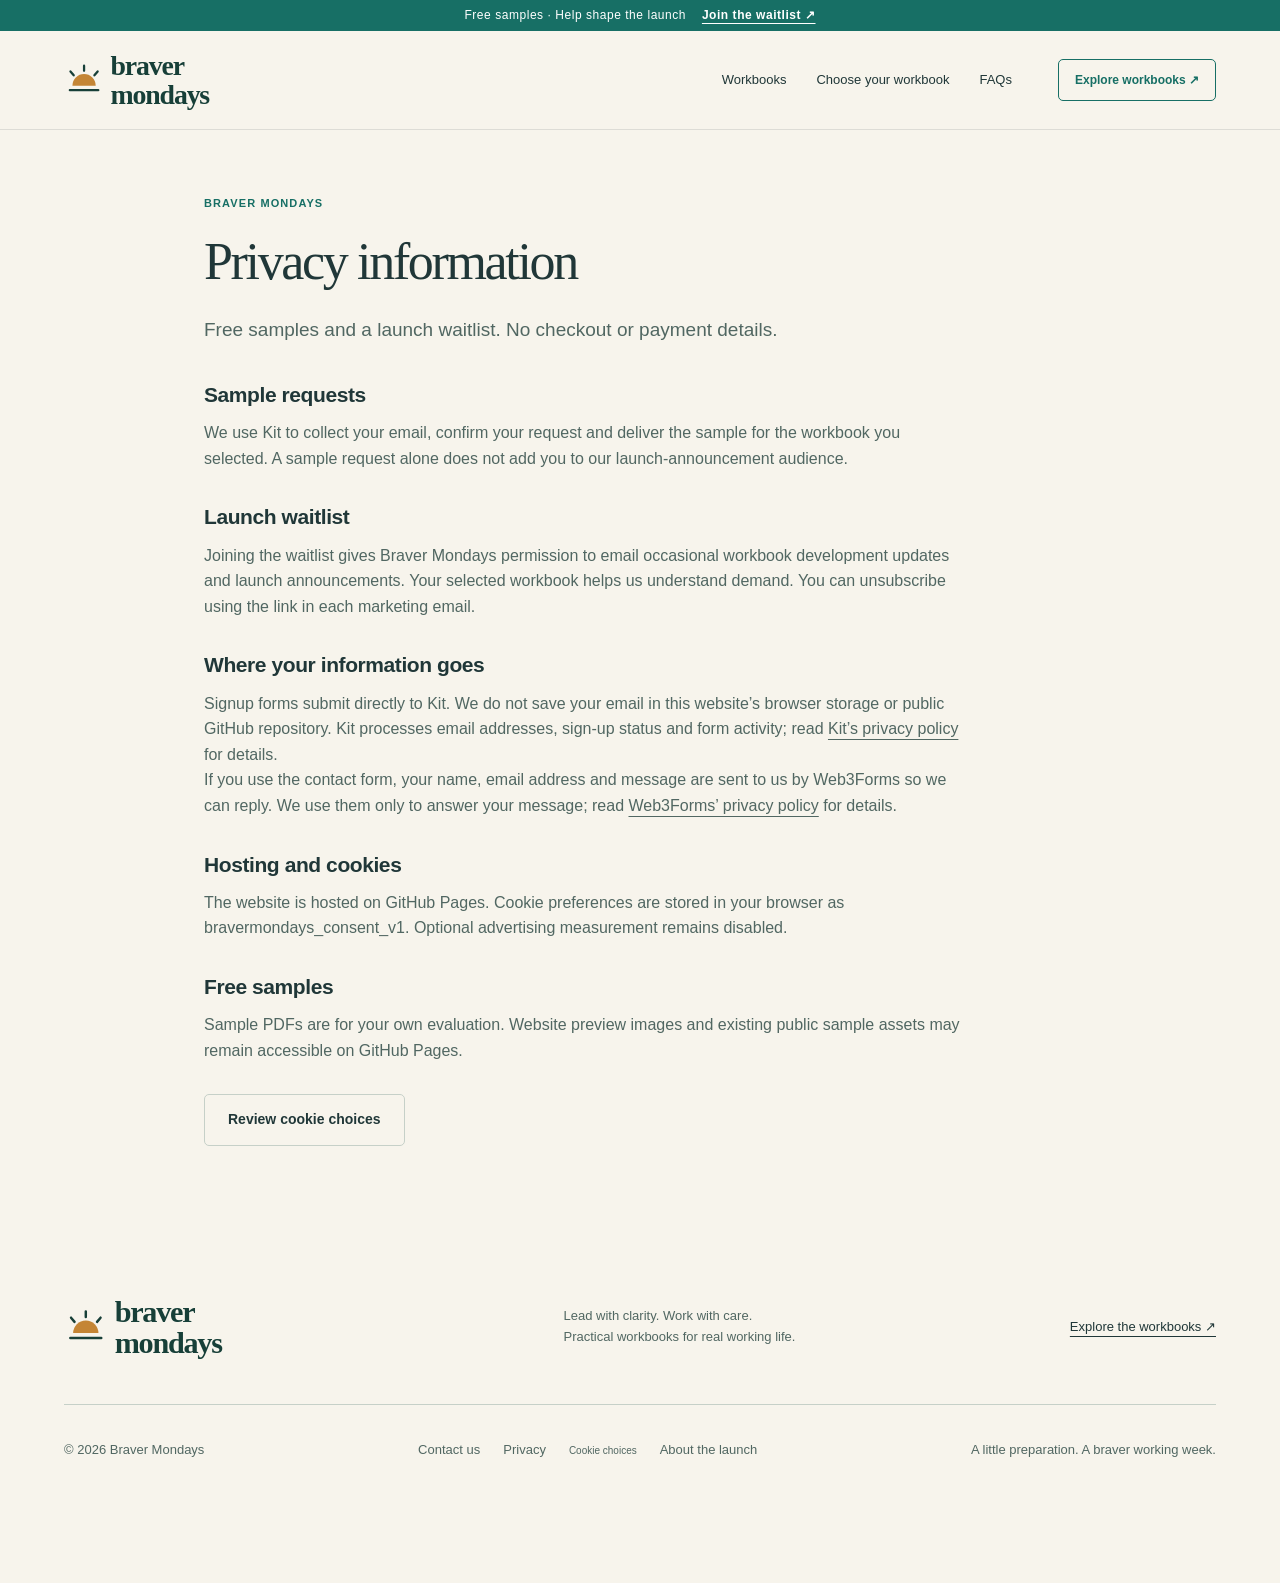
==== commit f8980cf4: "Remove the remaining duplicate floating sample action" ====
--- a/privacy/index.html
+++ b/privacy/index.html
@@ -1,6 +1,6 @@
 <!doctype html><html lang="en"><head><meta charset="utf-8"><meta name="viewport" content="width=device-width, initial-scale=1"><title>Privacy information | Braver Mondays</title><meta name="description" content="Privacy information for the Braver Mondays workbook preview."><meta name="theme-color" content="#176f65"><link rel="canonical" href="https://bravermondays.com/privacy/"><meta property="og:type" content="website"><meta property="og:title" content="Privacy information"><meta property="og:description" content="Privacy information for the Braver Mondays workbook preview."><meta property="og:image" content="https://bravermondays.com/assets/conversation-hero.webp"><meta property="og:url" content="https://bravermondays.com/privacy/"><link rel="icon" href="/assets/braver-mondays-mark.svg" type="image/svg+xml"><link rel="stylesheet" href="/styles.css?v=usability-1"><script src="/app.js?v=usability-1" defer></script></head>
 <body data-page="legal" data-product-id="difficult-conversations"><script type="application/json" id="sample-data">[{"image": "/assets/workbook-04.webp", "title": "1 of 3 \u00b7 Separate facts from assumptions", "alt": "Separate facts from assumptions"}, {"image": "/assets/workbook-08.webp", "title": "2 of 3 \u00b7 Build your opening in four parts", "alt": "Build your opening in four parts"}, {"image": "/assets/workbook-15.webp", "title": "3 of 3 \u00b7 Your one-page conversation plan", "alt": "Your one-page conversation plan"}]</script><a class="skip-link" href="#main">Skip to content</a><div class="review-banner">Free samples · Help shape the launch <a href="/#launch-list">Join the waitlist ↗︎</a></div><header class="site-header"><div class="nav-wrap"><a class="brand" href="/" aria-label="Braver Mondays home"><img src="/assets/braver-mondays-logo.svg" alt="Braver Mondays" width="320" height="104"></a><nav aria-label="Main navigation"><a href="/workbooks/" >Workbooks</a><a href="/#choose">Choose your workbook</a><a href="/#faq">FAQs</a></nav><a class="button nav-cta" href="/workbooks/">Explore workbooks ↗︎</a><details class="mobile-menu"><summary>Menu <span aria-hidden="true">＋</span></summary><nav aria-label="Mobile navigation"><a href="/workbooks/">All workbooks</a><a href="/#choose">Compare the workbooks</a><a href="/#look-inside">See examples &amp; samples</a><a href="/#faq">Questions &amp; answers</a></nav></details></div></header>
-<main id="main"><section class="legal-section section-pad"><p class="eyebrow">BRAVER MONDAYS</p><h1>Privacy information</h1><p class="legal-intro">Free samples and a launch waitlist. No checkout or payment details.</p><h2>Sample requests</h2><p>We use Kit to collect your email, confirm your request and deliver the sample for the workbook you selected. A sample request alone does not add you to our launch-announcement audience.</p><h2>Launch waitlist</h2><p>Joining the waitlist gives Braver Mondays permission to email occasional workbook development updates and launch announcements. Your selected workbook helps us understand demand. You can unsubscribe using the link in each marketing email.</p><h2>Where your information goes</h2><p>Signup forms submit directly to Kit. We do not save your email in this website’s browser storage or public GitHub repository. Kit processes email addresses, sign-up status and form activity; read <a href="https://kit.com/privacy">Kit’s privacy policy</a> for details.</p><p>If you use the contact form, your name, email address and message are sent to us by Web3Forms so we can reply. We use them only to answer your message; read <a href="https://web3forms.com/privacy">Web3Forms’ privacy policy</a> for details.</p><h2>Hosting and cookies</h2><p>The website is hosted on GitHub Pages. Cookie preferences are stored in your browser as bravermondays_consent_v1. Optional advertising measurement remains disabled.</p><h2>Free samples</h2><p>Sample PDFs are for your own evaluation. Website preview images and existing public sample assets may remain accessible on GitHub Pages.</p><button class="button secondary" data-cookie-settings>Review cookie choices</button></section></main><footer><div class="footer-top"><a class="brand" href="/" aria-label="Braver Mondays home"><img src="/assets/braver-mondays-logo.svg" alt="Braver Mondays" width="320" height="104"></a><p>Lead with clarity. Work with care.<br>Practical workbooks for real working life.</p><a href="/workbooks/">Explore the workbooks <span aria-hidden="true">↗︎</span></a></div><div class="footer-bottom"><span>© 2026 Braver Mondays</span><div><a href="mailto:hello@bravermondays.com">Contact us</a><a href="/privacy/">Privacy</a><button class="text-button" data-cookie-settings>Cookie choices</button><a href="/terms/">About the launch</a></div><span>A little preparation. A braver working week.</span></div></footer><button type="button" class="sample-fab" data-email-sample="choose" aria-haspopup="dialog"><svg viewBox="0 0 24 24" fill="none" aria-hidden="true"><rect x="3" y="5" width="18" height="14" rx="2.5" stroke="currentColor" stroke-width="1.8"/><path d="m4 7 8 6 8-6" stroke="currentColor" stroke-width="1.8" stroke-linecap="round" stroke-linejoin="round"/></svg><span>Get your free samples</span></button>
+<main id="main"><section class="legal-section section-pad"><p class="eyebrow">BRAVER MONDAYS</p><h1>Privacy information</h1><p class="legal-intro">Free samples and a launch waitlist. No checkout or payment details.</p><h2>Sample requests</h2><p>We use Kit to collect your email, confirm your request and deliver the sample for the workbook you selected. A sample request alone does not add you to our launch-announcement audience.</p><h2>Launch waitlist</h2><p>Joining the waitlist gives Braver Mondays permission to email occasional workbook development updates and launch announcements. Your selected workbook helps us understand demand. You can unsubscribe using the link in each marketing email.</p><h2>Where your information goes</h2><p>Signup forms submit directly to Kit. We do not save your email in this website’s browser storage or public GitHub repository. Kit processes email addresses, sign-up status and form activity; read <a href="https://kit.com/privacy">Kit’s privacy policy</a> for details.</p><p>If you use the contact form, your name, email address and message are sent to us by Web3Forms so we can reply. We use them only to answer your message; read <a href="https://web3forms.com/privacy">Web3Forms’ privacy policy</a> for details.</p><h2>Hosting and cookies</h2><p>The website is hosted on GitHub Pages. Cookie preferences are stored in your browser as bravermondays_consent_v1. Optional advertising measurement remains disabled.</p><h2>Free samples</h2><p>Sample PDFs are for your own evaluation. Website preview images and existing public sample assets may remain accessible on GitHub Pages.</p><button class="button secondary" data-cookie-settings>Review cookie choices</button></section></main><footer><div class="footer-top"><a class="brand" href="/" aria-label="Braver Mondays home"><img src="/assets/braver-mondays-logo.svg" alt="Braver Mondays" width="320" height="104"></a><p>Lead with clarity. Work with care.<br>Practical workbooks for real working life.</p><a href="/workbooks/">Explore the workbooks <span aria-hidden="true">↗︎</span></a></div><div class="footer-bottom"><span>© 2026 Braver Mondays</span><div><a href="mailto:hello@bravermondays.com">Contact us</a><a href="/privacy/">Privacy</a><button class="text-button" data-cookie-settings>Cookie choices</button><a href="/terms/">About the launch</a></div><span>A little preparation. A braver working week.</span></div></footer>
 
 <dialog id="sample-dialog" class="sample-dialog" aria-labelledby="sample-title"><div class="sample-head"><div><p class="eyebrow">A REAL LOOK INSIDE</p><h2 id="sample-title">Try the approach for yourself.</h2></div><button class="dialog-close" data-close aria-label="Close sample viewer">×</button></div><div class="sample-controls"><button class="icon-button" id="sample-prev" aria-label="Previous sample">←</button><p id="sample-caption" aria-live="polite"></p><button class="icon-button" id="sample-next" aria-label="Next sample">→</button></div><img id="sample-image" src="/assets/workbook-04.webp" alt="Separate facts from assumptions" width="1200" height="849"><div class="sample-foot"><p>Get 3 free samples by email.</p><button class="text-button" data-email-sample="difficult-conversations">Get all 3 samples by email ↗︎</button></div></dialog>
 <dialog id="cookie-dialog" aria-labelledby="cookie-title"><button class="dialog-close" data-close aria-label="Close cookie choices">×</button><p class="eyebrow">YOUR CHOICE</p><h2 id="cookie-title">Keep your visit comfortable.</h2><p id="cookie-explanation">Optional advertising tracking is currently off. Your choice is saved on this device.</p><p class="small">Your cookie choice is saved on this device. See our privacy information for details.</p><div class="cookie-actions"><button class="button secondary" data-consent="denied">Essential only</button><button class="button primary" data-consent="granted">Allow optional measurement</button></div></dialog>
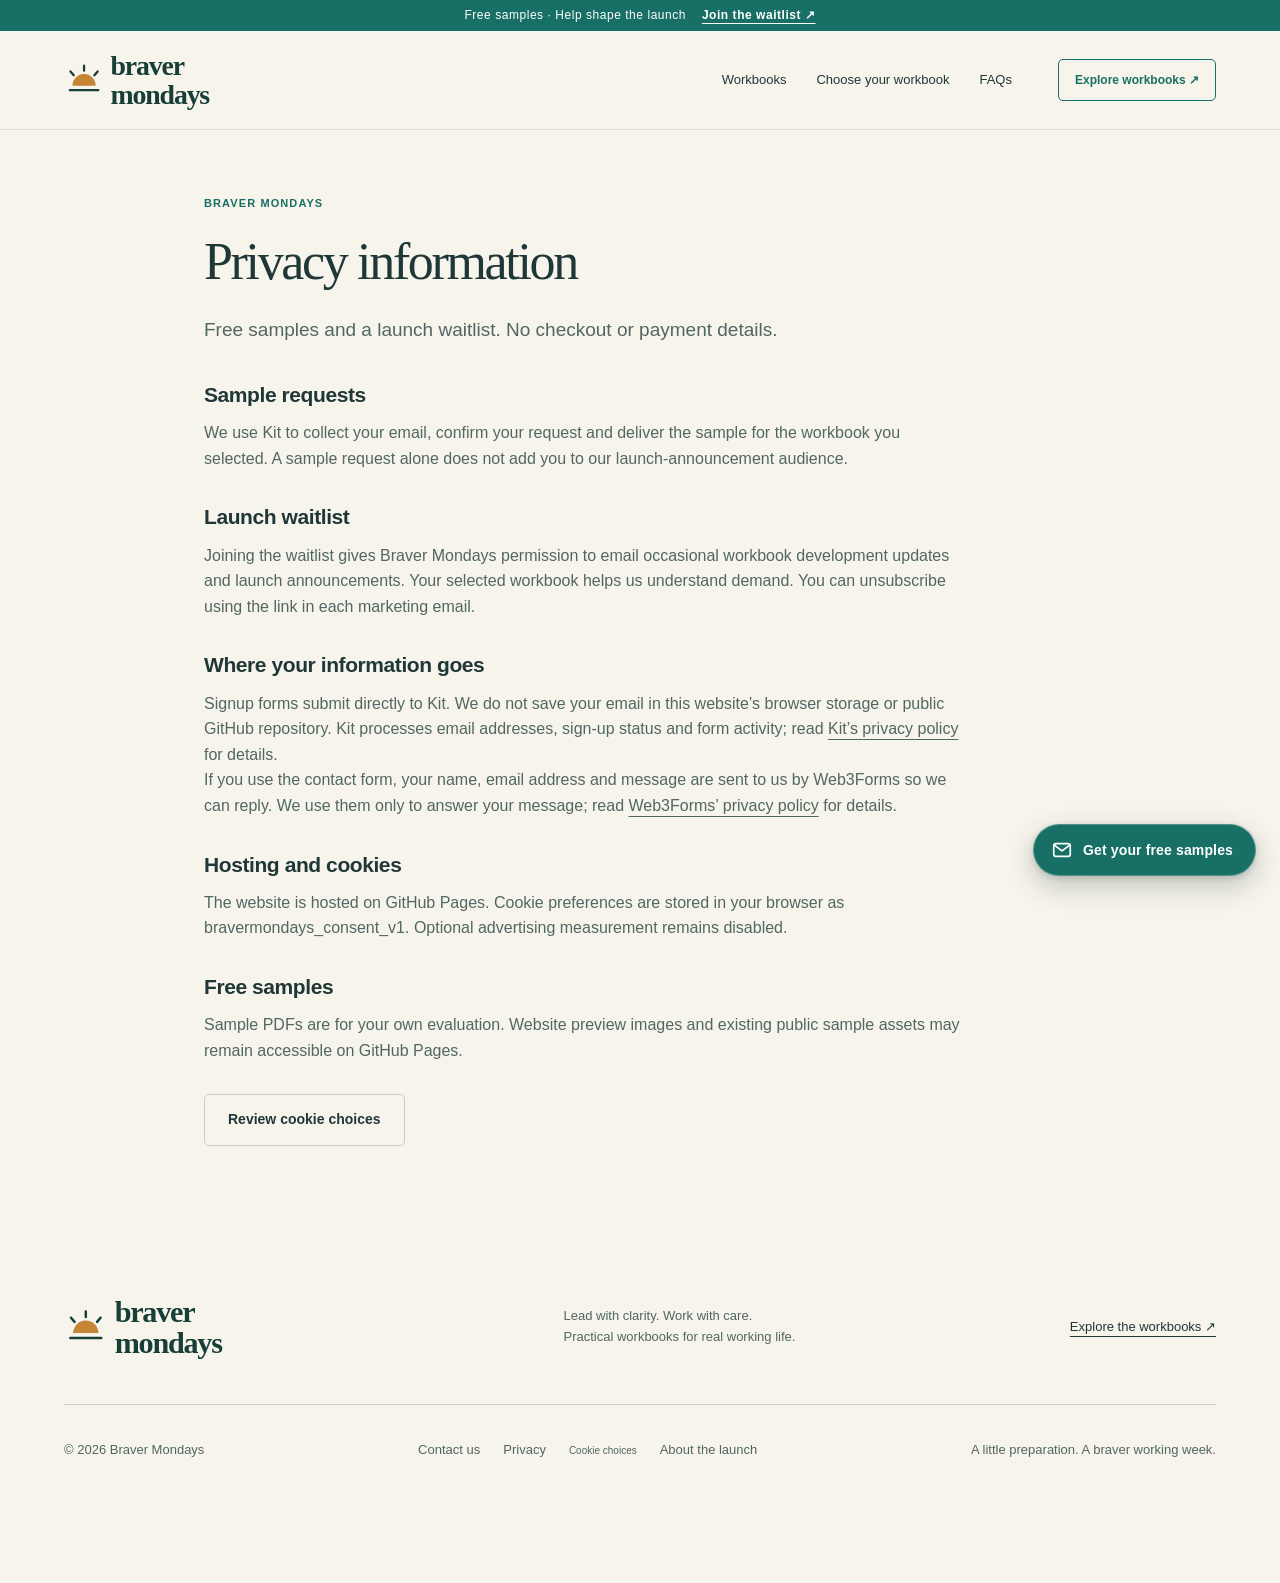
==== commit cbd1181c: "Restore shared floating samples button with visibility-aware placement" ====
--- a/privacy/index.html
+++ b/privacy/index.html
@@ -1,6 +1,6 @@
-<!doctype html><html lang="en"><head><meta charset="utf-8"><meta name="viewport" content="width=device-width, initial-scale=1"><title>Privacy information | Braver Mondays</title><meta name="description" content="Privacy information for the Braver Mondays workbook preview."><meta name="theme-color" content="#176f65"><link rel="canonical" href="https://bravermondays.com/privacy/"><meta property="og:type" content="website"><meta property="og:title" content="Privacy information"><meta property="og:description" content="Privacy information for the Braver Mondays workbook preview."><meta property="og:image" content="https://bravermondays.com/assets/conversation-hero.webp"><meta property="og:url" content="https://bravermondays.com/privacy/"><link rel="icon" href="/assets/braver-mondays-mark.svg" type="image/svg+xml"><link rel="stylesheet" href="/styles.css?v=usability-1"><script src="/app.js?v=usability-1" defer></script></head>
+<!doctype html><html lang="en"><head><meta charset="utf-8"><meta name="viewport" content="width=device-width, initial-scale=1"><title>Privacy information | Braver Mondays</title><meta name="description" content="Privacy information for the Braver Mondays workbook preview."><meta name="theme-color" content="#176f65"><link rel="canonical" href="https://bravermondays.com/privacy/"><meta property="og:type" content="website"><meta property="og:title" content="Privacy information"><meta property="og:description" content="Privacy information for the Braver Mondays workbook preview."><meta property="og:image" content="https://bravermondays.com/assets/conversation-hero.webp"><meta property="og:url" content="https://bravermondays.com/privacy/"><link rel="icon" href="/assets/braver-mondays-mark.svg" type="image/svg+xml"><link rel="stylesheet" href="/styles.css?v=floating-samples-1"><script src="/app.js?v=floating-samples-1" defer></script></head>
 <body data-page="legal" data-product-id="difficult-conversations"><script type="application/json" id="sample-data">[{"image": "/assets/workbook-04.webp", "title": "1 of 3 \u00b7 Separate facts from assumptions", "alt": "Separate facts from assumptions"}, {"image": "/assets/workbook-08.webp", "title": "2 of 3 \u00b7 Build your opening in four parts", "alt": "Build your opening in four parts"}, {"image": "/assets/workbook-15.webp", "title": "3 of 3 \u00b7 Your one-page conversation plan", "alt": "Your one-page conversation plan"}]</script><a class="skip-link" href="#main">Skip to content</a><div class="review-banner">Free samples · Help shape the launch <a href="/#launch-list">Join the waitlist ↗︎</a></div><header class="site-header"><div class="nav-wrap"><a class="brand" href="/" aria-label="Braver Mondays home"><img src="/assets/braver-mondays-logo.svg" alt="Braver Mondays" width="320" height="104"></a><nav aria-label="Main navigation"><a href="/workbooks/" >Workbooks</a><a href="/#choose">Choose your workbook</a><a href="/#faq">FAQs</a></nav><a class="button nav-cta" href="/workbooks/">Explore workbooks ↗︎</a><details class="mobile-menu"><summary>Menu <span aria-hidden="true">＋</span></summary><nav aria-label="Mobile navigation"><a href="/workbooks/">All workbooks</a><a href="/#choose">Compare the workbooks</a><a href="/#look-inside">See examples &amp; samples</a><a href="/#faq">Questions &amp; answers</a></nav></details></div></header>
-<main id="main"><section class="legal-section section-pad"><p class="eyebrow">BRAVER MONDAYS</p><h1>Privacy information</h1><p class="legal-intro">Free samples and a launch waitlist. No checkout or payment details.</p><h2>Sample requests</h2><p>We use Kit to collect your email, confirm your request and deliver the sample for the workbook you selected. A sample request alone does not add you to our launch-announcement audience.</p><h2>Launch waitlist</h2><p>Joining the waitlist gives Braver Mondays permission to email occasional workbook development updates and launch announcements. Your selected workbook helps us understand demand. You can unsubscribe using the link in each marketing email.</p><h2>Where your information goes</h2><p>Signup forms submit directly to Kit. We do not save your email in this website’s browser storage or public GitHub repository. Kit processes email addresses, sign-up status and form activity; read <a href="https://kit.com/privacy">Kit’s privacy policy</a> for details.</p><p>If you use the contact form, your name, email address and message are sent to us by Web3Forms so we can reply. We use them only to answer your message; read <a href="https://web3forms.com/privacy">Web3Forms’ privacy policy</a> for details.</p><h2>Hosting and cookies</h2><p>The website is hosted on GitHub Pages. Cookie preferences are stored in your browser as bravermondays_consent_v1. Optional advertising measurement remains disabled.</p><h2>Free samples</h2><p>Sample PDFs are for your own evaluation. Website preview images and existing public sample assets may remain accessible on GitHub Pages.</p><button class="button secondary" data-cookie-settings>Review cookie choices</button></section></main><footer><div class="footer-top"><a class="brand" href="/" aria-label="Braver Mondays home"><img src="/assets/braver-mondays-logo.svg" alt="Braver Mondays" width="320" height="104"></a><p>Lead with clarity. Work with care.<br>Practical workbooks for real working life.</p><a href="/workbooks/">Explore the workbooks <span aria-hidden="true">↗︎</span></a></div><div class="footer-bottom"><span>© 2026 Braver Mondays</span><div><a href="mailto:hello@bravermondays.com">Contact us</a><a href="/privacy/">Privacy</a><button class="text-button" data-cookie-settings>Cookie choices</button><a href="/terms/">About the launch</a></div><span>A little preparation. A braver working week.</span></div></footer>
+<main id="main"><section class="legal-section section-pad"><p class="eyebrow">BRAVER MONDAYS</p><h1>Privacy information</h1><p class="legal-intro">Free samples and a launch waitlist. No checkout or payment details.</p><h2>Sample requests</h2><p>We use Kit to collect your email, confirm your request and deliver the sample for the workbook you selected. A sample request alone does not add you to our launch-announcement audience.</p><h2>Launch waitlist</h2><p>Joining the waitlist gives Braver Mondays permission to email occasional workbook development updates and launch announcements. Your selected workbook helps us understand demand. You can unsubscribe using the link in each marketing email.</p><h2>Where your information goes</h2><p>Signup forms submit directly to Kit. We do not save your email in this website’s browser storage or public GitHub repository. Kit processes email addresses, sign-up status and form activity; read <a href="https://kit.com/privacy">Kit’s privacy policy</a> for details.</p><p>If you use the contact form, your name, email address and message are sent to us by Web3Forms so we can reply. We use them only to answer your message; read <a href="https://web3forms.com/privacy">Web3Forms’ privacy policy</a> for details.</p><h2>Hosting and cookies</h2><p>The website is hosted on GitHub Pages. Cookie preferences are stored in your browser as bravermondays_consent_v1. Optional advertising measurement remains disabled.</p><h2>Free samples</h2><p>Sample PDFs are for your own evaluation. Website preview images and existing public sample assets may remain accessible on GitHub Pages.</p><button class="button secondary" data-cookie-settings>Review cookie choices</button></section></main><footer><div class="footer-top"><a class="brand" href="/" aria-label="Braver Mondays home"><img src="/assets/braver-mondays-logo.svg" alt="Braver Mondays" width="320" height="104"></a><p>Lead with clarity. Work with care.<br>Practical workbooks for real working life.</p><a href="/workbooks/">Explore the workbooks <span aria-hidden="true">↗︎</span></a></div><div class="footer-bottom"><span>© 2026 Braver Mondays</span><div><a href="mailto:hello@bravermondays.com">Contact us</a><a href="/privacy/">Privacy</a><button class="text-button" data-cookie-settings>Cookie choices</button><a href="/terms/">About the launch</a></div><span>A little preparation. A braver working week.</span></div></footer><button type="button" class="sample-fab" data-email-sample="choose" aria-haspopup="dialog" hidden><svg viewBox="0 0 24 24" fill="none" aria-hidden="true"><rect x="3" y="5" width="18" height="14" rx="2.5" stroke="currentColor" stroke-width="1.8"/><path d="m4 7 8 6 8-6" stroke="currentColor" stroke-width="1.8" stroke-linecap="round" stroke-linejoin="round"/></svg><span>Get your free samples</span></button>
 
 <dialog id="sample-dialog" class="sample-dialog" aria-labelledby="sample-title"><div class="sample-head"><div><p class="eyebrow">A REAL LOOK INSIDE</p><h2 id="sample-title">Try the approach for yourself.</h2></div><button class="dialog-close" data-close aria-label="Close sample viewer">×</button></div><div class="sample-controls"><button class="icon-button" id="sample-prev" aria-label="Previous sample">←</button><p id="sample-caption" aria-live="polite"></p><button class="icon-button" id="sample-next" aria-label="Next sample">→</button></div><img id="sample-image" src="/assets/workbook-04.webp" alt="Separate facts from assumptions" width="1200" height="849"><div class="sample-foot"><p>Get 3 free samples by email.</p><button class="text-button" data-email-sample="difficult-conversations">Get all 3 samples by email ↗︎</button></div></dialog>
 <dialog id="cookie-dialog" aria-labelledby="cookie-title"><button class="dialog-close" data-close aria-label="Close cookie choices">×</button><p class="eyebrow">YOUR CHOICE</p><h2 id="cookie-title">Keep your visit comfortable.</h2><p id="cookie-explanation">Optional advertising tracking is currently off. Your choice is saved on this device.</p><p class="small">Your cookie choice is saved on this device. See our privacy information for details.</p><div class="cookie-actions"><button class="button secondary" data-consent="denied">Essential only</button><button class="button primary" data-consent="granted">Allow optional measurement</button></div></dialog>
--- a/styles.css
+++ b/styles.css
@@ -251,3 +251,9 @@
 }
 
 .comparison-hint{display:none}@media(max-width:760px){.comparison-hint{display:block;font-size:13px;margin:0 0 16px;color:var(--muted)}}
+
+.hero-reassurance{font-size:14px;line-height:1.6;max-width:520px;margin:0 0 22px;color:var(--muted)}.before-after{background:var(--mint)}.before-after-grid{display:grid;grid-template-columns:1fr 1fr;gap:8%;margin-top:36px}.before-after-grid h3{font-size:21px;margin-bottom:12px}.before-after-grid p{max-width:500px}.before-after-note{max-width:780px;margin:28px 0 24px}.workbook-comparison .choice-outcome{min-height:100px}@media(max-width:760px){.hero-reassurance{font-size:14px}.before-after-grid{grid-template-columns:1fr;gap:28px}.before-after-grid h3{font-size:20px}.workbook-comparison .choice-outcome{min-height:120px}.home-hero h1{font-size:38px}}
+
+/* Shared floating samples action: only visible away from other signup controls. */
+.sample-fab:not([hidden]){display:inline-flex!important}
+body:has(dialog[open]) .sample-fab,body:has(#cookie-banner:not([hidden])) .sample-fab{display:none!important}
